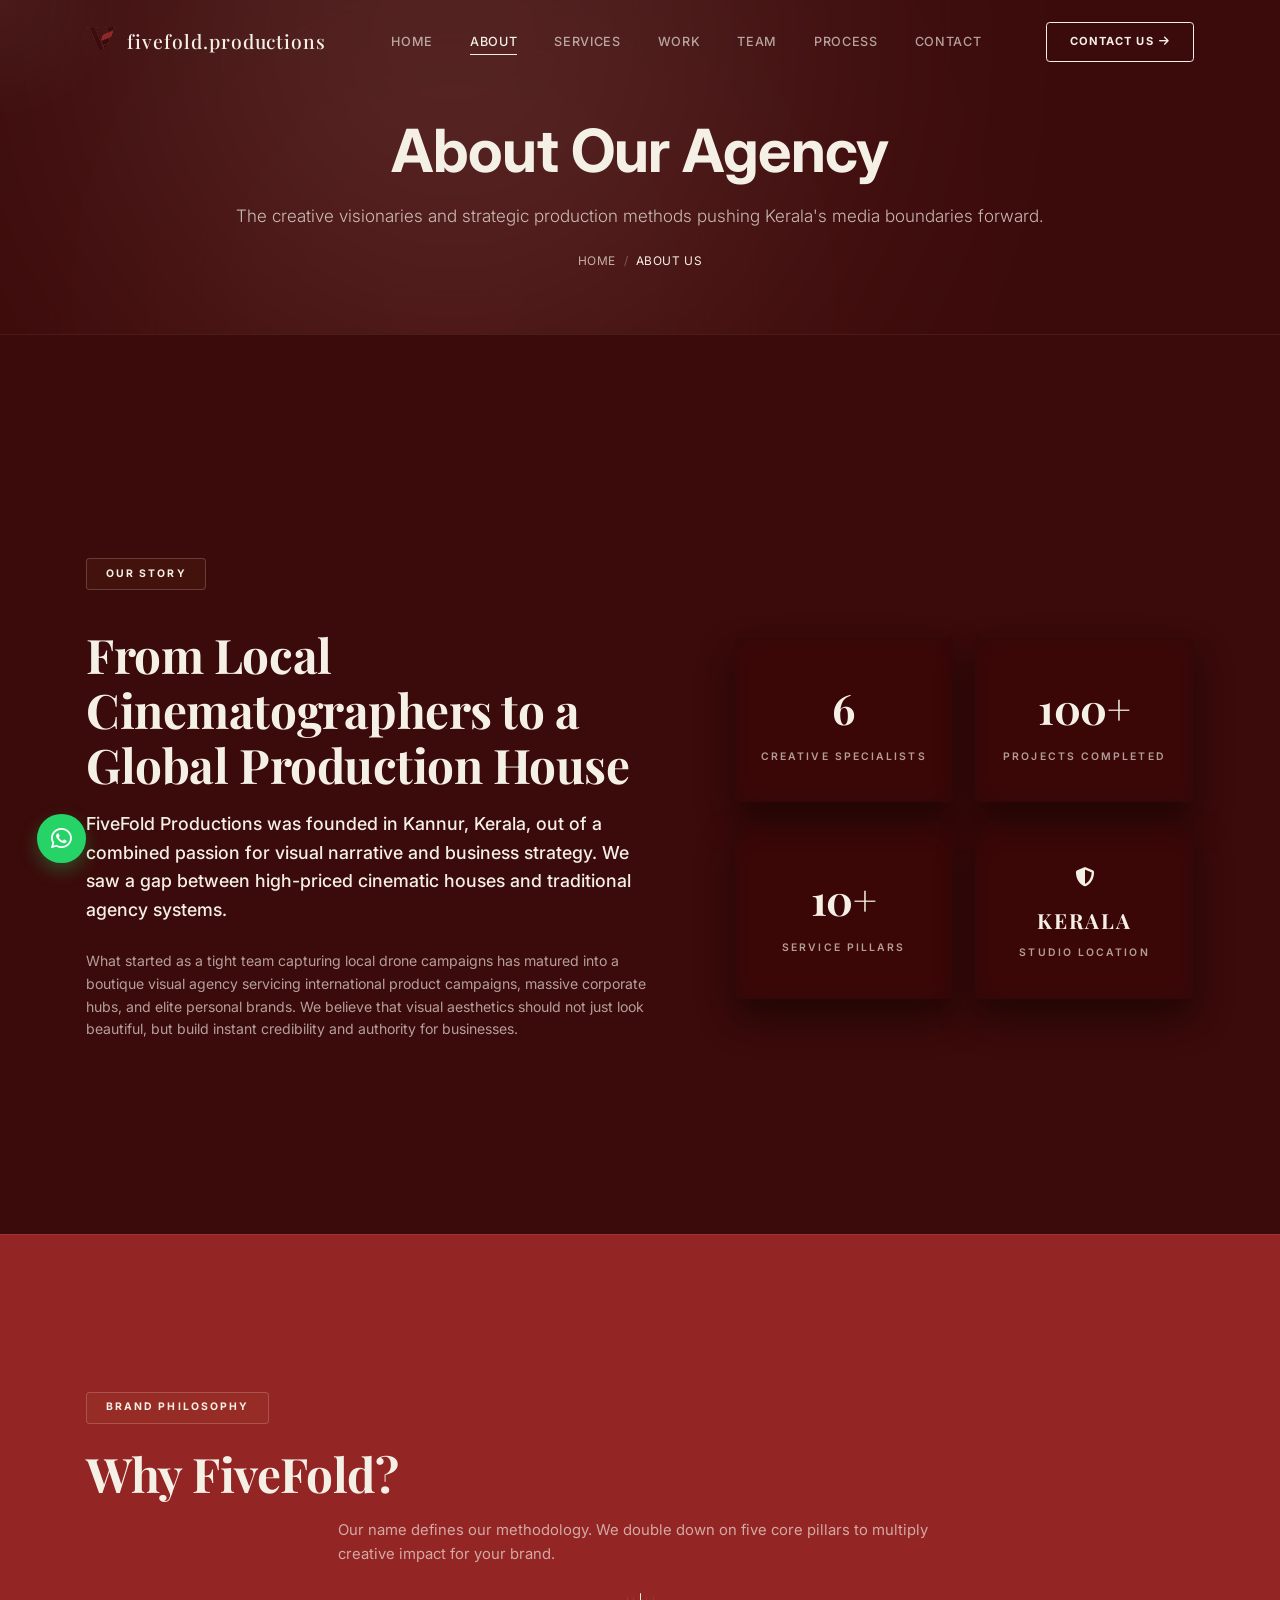
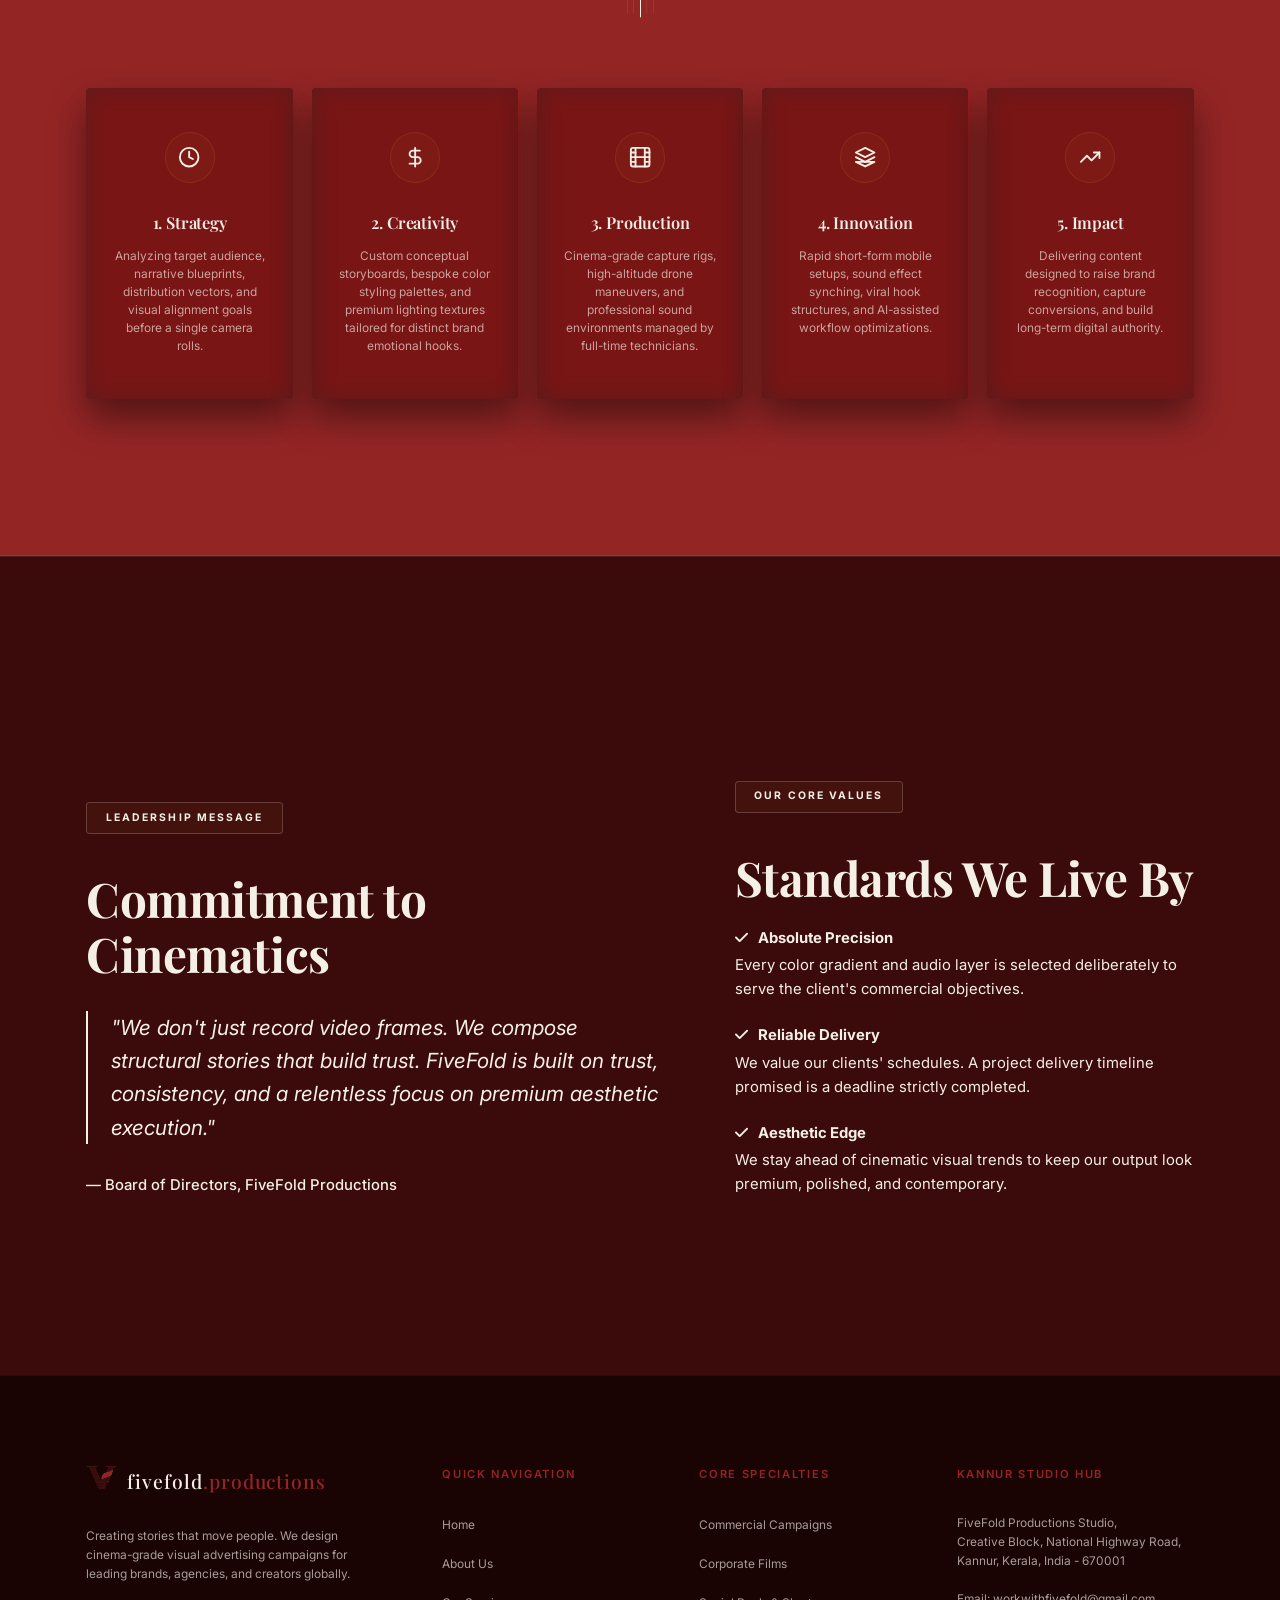
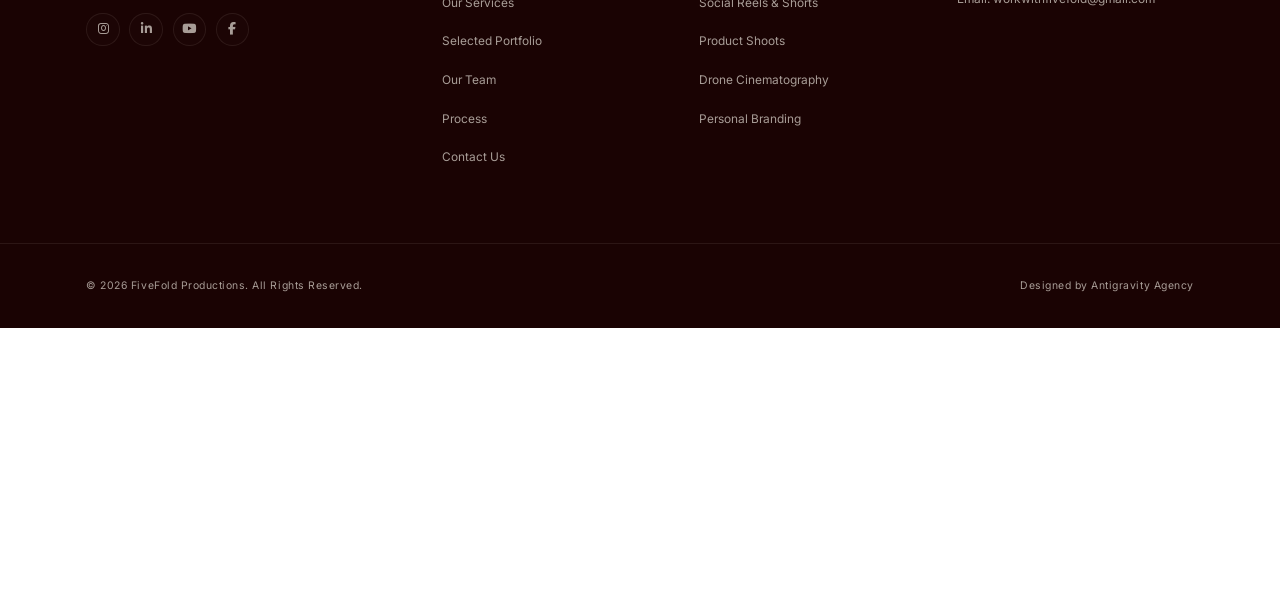
==== about/index.html @ c0e75db7 "feat: restructure single-page FiveFold agency website into a professional multi-page website" ====
<!DOCTYPE html>
<html lang="en">

<head>
    <meta charset="UTF-8">
    <meta name="viewport" content="width=device-width, initial-scale=1.0">
    <title>About Us | FiveFold Productions Kerala</title>

    <!-- SEO Optimization Meta Tags -->
    <meta name="description"
        content="Learn about FiveFold Productions, a premium creative production agency in Kannur, Kerala. Discover our story, company vision, values, and our core workflow pillars.">
    <meta name="keywords" content="About FiveFold, Videography Agency Kerala, Creative Production Team Kannur, Storytelling Production Company">
    <meta name="author" content="FiveFold Productions">
    <link rel="canonical" href="https://fivefoldproductions.com/about/">

    <!-- FontAwesome Icons -->
    <link rel="stylesheet" href="https://cdnjs.cloudflare.com/ajax/libs/font-awesome/6.4.0/css/all.min.css">

    <!-- Custom CSS -->
    <link rel="stylesheet" href="../style.css">
</head>

<body>

    <!-- Custom Animated Cursor Highlight -->
    <div class="cursor-glow" id="cursorGlow"></div>

    <!-- Mobile Nav overlay backdrop -->
    <div class="nav-overlay" id="navOverlay"></div>

    <!-- Header Navigation -->
    <header class="header" id="header">
        <div class="container navbar">
            <a href="../" class="logo" id="navLogo">
                <img src="../assets/logo.png" alt="FiveFold Logo">
                <span>fivefold<span class="gold-text">.productions</span></span>
            </a>

            <nav class="nav-menu" id="navMenu">
                <ul>
                    <li><a href="../" class="nav-link">Home</a></li>
                    <li><a href="./" class="nav-link active">About</a></li>
                    <li><a href="../services/" class="nav-link">Services</a></li>
                    <li><a href="../portfolio/" class="nav-link">Work</a></li>
                    <li><a href="../team/" class="nav-link">Team</a></li>
                    <li><a href="../process/" class="nav-link">Process</a></li>
                    <li><a href="../contact/" class="nav-link">Contact</a></li>
                </ul>
            </nav>

            <div class="nav-actions">
                <a href="../contact/" class="btn btn-nav-cta">Contact Us <i class="fas fa-arrow-right"
                        style="margin-left: 6px; font-size: 0.75rem;"></i></a>
                <button class="mobile-nav-toggle" id="mobileNavToggle" aria-label="Toggle Navigation">
                    <span class="bar"></span>
                    <span class="bar"></span>
                    <span class="bar"></span>
                </button>
            </div>
        </div>
    </header>

    <!-- Subpage Page Hero -->
    <section class="page-hero">
        <div class="hero-canvas">
            <div class="hero-spotlight purple" style="top: -10%; left: 10%;"></div>
            <div class="hero-spotlight gold" style="bottom: -10%; right: 10%;"></div>
        </div>
        <div class="container">
            <h1 class="page-hero-title">About Our Agency</h1>
            <p class="page-hero-subtitle">The creative visionaries and strategic production methods pushing Kerala's media boundaries forward.</p>
            <div class="breadcrumbs">
                <a href="../">Home</a>
                <span class="separator">/</span>
                <span class="current">About Us</span>
            </div>
        </div>
    </section>

    <!-- Company Story & About Details -->
    <section class="about section-padding" id="about" style="background: #3b0a0a;">
        <div class="container">
            <div class="about-grid">
                <div class="about-text-column reveal-left in-view">
                    <span class="subtitle-badge">Our Story</span>
                    <h2 class="section-title" style="text-align: left; margin-top: 1rem;">From Local Cinematographers to a Global Production House</h2>
                    <p class="lead-paragraph">
                        FiveFold Productions was founded in Kannur, Kerala, out of a combined passion for visual narrative and business strategy. We saw a gap between high-priced cinematic houses and traditional agency systems.
                    </p>
                    <p class="body-paragraph">
                        What started as a tight team capturing local drone campaigns has matured into a boutique visual agency servicing international product campaigns, massive corporate hubs, and elite personal brands. We believe that visual aesthetics should not just look beautiful, but build instant credibility and authority for businesses.
                    </p>
                </div>

                <div class="about-stats-column reveal-right in-view">
                    <div class="stats-grid">
                        <div class="stat-card glass-panel">
                            <h3 class="stat-number" data-target="6">6</h3>
                            <p class="stat-label">Creative Specialists</p>
                        </div>
                        <div class="stat-card glass-panel">
                            <h3 class="stat-number" data-target="100">100</h3>
                            <p class="stat-label">Projects Completed</p>
                        </div>
                        <div class="stat-card glass-panel">
                            <h3 class="stat-number" data-target="10">10</h3>
                            <p class="stat-label">Service Pillars</p>
                        </div>
                        <div class="stat-card glass-panel">
                            <div class="stat-icon-label"><i class="fas fa-shield-halved"></i></div>
                            <h3 class="stat-location">KERALA</h3>
                            <p class="stat-label">Studio Location</p>
                        </div>
                    </div>
                </div>
            </div>
        </div>
    </section>

    <!-- Brand Philosophy (5 Pillars) -->
    <section class="why-fivefold section-padding" id="why-fivefold" style="background: #942525;">
        <div class="container">
            <div class="section-header text-center">
                <span class="subtitle-badge">Brand Philosophy</span>
                <h2 class="section-title">Why FiveFold?</h2>
                <p class="section-subtitle">Our name defines our methodology. We double down on five core pillars to multiply creative impact for your brand.</p>
                <div class="five-lines-separator"><span></span><span></span><span></span><span></span><span></span></div>
            </div>

            <div class="pillars-grid">
                <!-- Strategy -->
                <div class="pillar-card glass-panel reveal-up in-view">
                    <div class="pillar-icon-wrapper">
                        <svg width="24" height="24" viewBox="0 0 24 24" fill="none" stroke="currentColor" stroke-width="2" stroke-linecap="round" stroke-linejoin="round"><path d="M12 22c5.523 0 10-4.477 10-10S17.523 2 12 2 2 6.477 2 12s4.477 10 10 10z" /><path d="M12 6v6l4 2" /></svg>
                    </div>
                    <h3 class="pillar-title">1. Strategy</h3>
                    <p class="pillar-desc">Analyzing target audience, narrative blueprints, distribution vectors, and visual alignment goals before a single camera rolls.</p>
                </div>

                <!-- Creativity -->
                <div class="pillar-card glass-panel reveal-up in-view">
                    <div class="pillar-icon-wrapper">
                        <svg width="24" height="24" viewBox="0 0 24 24" fill="none" stroke="currentColor" stroke-width="2" stroke-linecap="round" stroke-linejoin="round"><path d="M12 2v20M17 5H9.5a3.5 3.5 0 0 0 0 7h5a3.5 3.5 0 0 1 0 7H6" /></svg>
                    </div>
                    <h3 class="pillar-title">2. Creativity</h3>
                    <p class="pillar-desc">Custom conceptual storyboards, bespoke color styling palettes, and premium lighting textures tailored for distinct brand emotional hooks.</p>
                </div>

                <!-- Production -->
                <div class="pillar-card glass-panel reveal-up in-view">
                    <div class="pillar-icon-wrapper">
                        <svg width="24" height="24" viewBox="0 0 24 24" fill="none" stroke="currentColor" stroke-width="2" stroke-linecap="round" stroke-linejoin="round"><rect x="2" y="2" width="20" height="20" rx="2.18" ry="2.18" /><line x1="7" y1="2" x2="7" y2="22" /><line x1="17" y1="2" x2="17" y2="22" /><line x1="2" y1="12" x2="22" y2="12" /><line x1="2" y1="7" x2="7" y2="7" /><line x1="2" y1="17" x2="7" y2="17" /><line x1="17" y1="17" x2="22" y2="17" /><line x1="17" y1="7" x2="22" y2="7" /></svg>
                    </div>
                    <h3 class="pillar-title">3. Production</h3>
                    <p class="pillar-desc">Cinema-grade capture rigs, high-altitude drone maneuvers, and professional sound environments managed by full-time technicians.</p>
                </div>

                <!-- Innovation -->
                <div class="pillar-card glass-panel reveal-up in-view">
                    <div class="pillar-icon-wrapper">
                        <svg width="24" height="24" viewBox="0 0 24 24" fill="none" stroke="currentColor" stroke-width="2" stroke-linecap="round" stroke-linejoin="round"><polygon points="12 2 2 7 12 12 22 7 12 2" /><polygon points="2 17 12 22 22 17" /><polyline points="2 12 12 17 22 12" /></svg>
                    </div>
                    <h3 class="pillar-title">4. Innovation</h3>
                    <p class="pillar-desc">Rapid short-form mobile setups, sound effect synching, viral hook structures, and AI-assisted workflow optimizations.</p>
                </div>

                <!-- Impact -->
                <div class="pillar-card glass-panel reveal-up in-view">
                    <div class="pillar-icon-wrapper">
                        <svg width="24" height="24" viewBox="0 0 24 24" fill="none" stroke="currentColor" stroke-width="2" stroke-linecap="round" stroke-linejoin="round"><polyline points="22 7 13.5 15.5 8.5 10.5 2 17" /><polyline points="16 7 22 7 22 13" /></svg>
                    </div>
                    <h3 class="pillar-title">5. Impact</h3>
                    <p class="pillar-desc">Delivering content designed to raise brand recognition, capture conversions, and build long-term digital authority.</p>
                </div>
            </div>
        </div>
    </section>

    <!-- Leadership Message & Values -->
    <section class="values section-padding" style="background: #3b0a0a; border-top: 1px solid var(--border-color);">
        <div class="container">
            <div class="about-grid">
                <div class="reveal-left in-view">
                    <span class="subtitle-badge">Leadership Message</span>
                    <h2 class="section-title" style="text-align: left; margin-top: 1rem;">Commitment to Cinematics</h2>
                    <blockquote style="font-family: var(--font-display); font-size: 1.4rem; line-height: 1.6; color: var(--text-white); border-left: 3px solid var(--gold); padding-left: 1.5rem; margin: 2rem 0; font-style: italic;">
                        "We don't just record video frames. We compose structural stories that build trust. FiveFold is built on trust, consistency, and a relentless focus on premium aesthetic execution."
                    </blockquote>
                    <p class="body-paragraph" style="font-weight: 500; color: var(--gold);">— Board of Directors, FiveFold Productions</p>
                </div>
                <div class="reveal-right in-view">
                    <span class="subtitle-badge">Our Core Values</span>
                    <h2 class="section-title" style="text-align: left; margin-top: 1rem;">Standards We Live By</h2>
                    <ul class="body-paragraph" style="list-style: none; padding: 0; margin-top: 1.5rem;">
                        <li style="margin-bottom: 1.5rem;"><strong style="color: var(--text-white); display: block; margin-bottom: 0.25rem;"><i class="fas fa-check gold-text" style="margin-right: 8px;"></i> Absolute Precision</strong> Every color gradient and audio layer is selected deliberately to serve the client's commercial objectives.</li>
                        <li style="margin-bottom: 1.5rem;"><strong style="color: var(--text-white); display: block; margin-bottom: 0.25rem;"><i class="fas fa-check gold-text" style="margin-right: 8px;"></i> Reliable Delivery</strong> We value our clients' schedules. A project delivery timeline promised is a deadline strictly completed.</li>
                        <li style="margin-bottom: 1.5rem;"><strong style="color: var(--text-white); display: block; margin-bottom: 0.25rem;"><i class="fas fa-check gold-text" style="margin-right: 8px;"></i> Aesthetic Edge</strong> We stay ahead of cinematic visual trends to keep our output look premium, polished, and contemporary.</li>
                    </ul>
                </div>
            </div>
        </div>
    </section>

    <!-- Footer -->
    <footer class="footer">
        <div class="container footer-top">
            <div class="footer-col brand-col">
                <a href="../" class="logo">
                    <img src="../assets/logo.png" alt="FiveFold Logo">
                    <span>fivefold<span class="gold-text">.productions</span></span>
                </a>
                <p class="footer-tagline">Creating stories that move people. We design cinema-grade visual advertising campaigns for leading brands, agencies, and creators globally.</p>
                <div class="footer-socials">
                    <a href="https://instagram.com/fivefoldproductions" target="_blank" aria-label="Instagram"><i class="fab fa-instagram"></i></a>
                    <a href="https://linkedin.com/company/fivefoldproductions" target="_blank" aria-label="LinkedIn"><i class="fab fa-linkedin-in"></i></a>
                    <a href="https://youtube.com/fivefoldproductions" target="_blank" aria-label="YouTube"><i class="fab fa-youtube"></i></a>
                    <a href="https://facebook.com/fivefoldproductions" target="_blank" aria-label="Facebook"><i class="fab fa-facebook-f"></i></a>
                </div>
            </div>

            <div class="footer-col links-col">
                <h4>Quick Navigation</h4>
                <ul>
                    <li><a href="../">Home</a></li>
                    <li><a href="./">About Us</a></li>
                    <li><a href="../services/">Our Services</a></li>
                    <li><a href="../portfolio/">Selected Portfolio</a></li>
                    <li><a href="../team/">Our Team</a></li>
                    <li><a href="../process/">Process</a></li>
                    <li><a href="../contact/">Contact Us</a></li>
                </ul>
            </div>

            <div class="footer-col services-col">
                <h4>Core Specialties</h4>
                <ul>
                    <li><a href="../services/">Commercial Campaigns</a></li>
                    <li><a href="../services/">Corporate Films</a></li>
                    <li><a href="../services/">Social Reels & Shorts</a></li>
                    <li><a href="../services/">Product Shoots</a></li>
                    <li><a href="../services/">Drone Cinematography</a></li>
                    <li><a href="../services/">Personal Branding</a></li>
                </ul>
            </div>

            <div class="footer-col location-col">
                <h4>Kannur Studio Hub</h4>
                <p class="footer-address">
                    FiveFold Productions Studio,<br>
                    Creative Block, National Highway Road,<br>
                    Kannur, Kerala, India - 670001
                </p>
                <p class="footer-email">
                    Email: <a href="mailto:workwithfivefold@gmail.com">workwithfivefold@gmail.com</a>
                </p>
            </div>
        </div>

        <div class="footer-bottom">
            <div class="container footer-bottom-flex">
                <p class="copyright">&copy; 2026 FiveFold Productions. All Rights Reserved.</p>
                <p class="designed-by">Designed by Antigravity Agency</p>
            </div>
        </div>
    </footer>

    <!-- Back to Top Button -->
    <button class="back-to-top" id="backToTop" aria-label="Scroll to top">
        <i class="fas fa-chevron-up"></i>
    </button>

    <!-- Floating WhatsApp Chat Widget -->
    <a href="https://wa.me/919400531192?text=Hi%20FiveFold%20Productions%2C%20I%20would%20like%20to%20inquire%20about%20your%20creative%20production%20services."
        class="whatsapp-float-widget" target="_blank" aria-label="Chat on WhatsApp">
        <i class="fab fa-whatsapp"></i>
        <span class="whatsapp-tooltip">Chat with us</span>
    </a>

    <!-- Custom Script -->
    <script src="../script.js"></script>
</body>

</html>
---- style.css ----
/* ==========================================================================
   PREMIUM FONTS IMPORT (FONTSHARE CDN & GOOGLE FONTS)
   ========================================================================== */
@import url('https://fonts.googleapis.com/css2?family=Playfair+Display:wght@600;700;800&family=Inter:wght@300;400;500;600;700&display=swap');

/* ==========================================================================
   DESIGN VARIABLES & COLOR SYSTEM
   ========================================================================== */
:root {
    --bg-start: #5a1414;          /* Uniform Elegant Burgundy */
    --bg-end: #5a1414;            /* Uniform Elegant Burgundy */
    --bg-gradient: linear-gradient(135deg, var(--bg-start), var(--bg-end));
    --bg-light: #f5f0e6;
    --bg-dark: #5a1414;           /* Main background: Uniform Elegant Burgundy */
    --bg-darker: #5a1414;         /* Alternate background matches main background */
    --bg-card: rgba(40, 8, 8, 0.5); /* Slightly darker card background for contrast */
    --bg-card-hover: rgba(60, 12, 12, 0.65);
    
    --text-white: #f5f0e6;        /* Ivory for headings */
    --text-light: rgba(245, 240, 230, 0.85); /* Ivory for body text */
    --text-muted: rgba(245, 240, 230, 0.65); /* Ivory for secondary text */
    --text-dark: #5a1414;         /* Deep burgundy for text inside light surfaces */
    
    --gold: #f5f0e6;              /* Gold accent variable re-mapped to Ivory */
    --gold-glow: rgba(245, 240, 230, 0.15);
    --gold-gradient: linear-gradient(135deg, #ffffff 0%, #f5f0e6 50%, #dcd4c6 100%);
    
    --purple: #942525;            /* Re-map Purple accent variable to Rich Crimson */
    --purple-glow: rgba(148, 37, 37, 0.25);
    
    --border-color: rgba(245, 240, 230, 0.08); /* Subtle ivory outline borders */
    --border-hover: rgba(245, 240, 230, 0.2);
    --border-purple: rgba(148, 37, 37, 0.25);
    
    --font-headings: 'Playfair Display', serif;
    --font-body: 'Inter', sans-serif;
    --font-accent: 'Inter', sans-serif;
    
    --transition-smooth: all 0.6s cubic-bezier(0.16, 1, 0.3, 1);
    --transition-fast: all 0.3s cubic-bezier(0.16, 1, 0.3, 1);
    
    --shadow-soft: 0 20px 40px rgba(0, 0, 0, 0.45); /* Cinematic shadows */
    --shadow-hover: 0 30px 60px rgba(0, 0, 0, 0.65);
    --shadow-glow: 0 0 25px rgba(245, 240, 230, 0.08);
}

/* ==========================================================================
   RESET & SIGNATURE BACKGROUND SYSTEM
   ========================================================================== */
*, *::before, *::after {
    margin: 0;
    padding: 0;
    box-sizing: border-box;
}

html {
    scroll-behavior: smooth;
    font-size: 16px;
    color: var(--text-light);
    overflow-x: hidden;
}

body {
    font-family: var(--font-body);
    min-height: 100vh;
    line-height: 1.6;
    overflow-x: hidden;
    position: relative;
    background: var(--bg-gradient);
    background-attachment: fixed;
    /* Subtle luxury texture grain */
    background-image:
        radial-gradient(circle at 50% 0%, rgba(212, 175, 55, 0.03) 0%, transparent 50%),
        linear-gradient(rgba(255, 255, 255, 0.005) 1px, transparent 1px),
        linear-gradient(90deg, rgba(255, 255, 255, 0.005) 1px, transparent 1px);
    background-size: 100% 100%, 80px 80px, 80px 80px;
    color: var(--text-white);
    zoom: 0.93;
}

/* Custom Scrollbar */
::-webkit-scrollbar {
    width: 6px;
}
::-webkit-scrollbar-track {
    background: var(--bg-darker);
}
::-webkit-scrollbar-thumb {
    background: var(--gold);
    border-radius: 3px;
}
::-webkit-scrollbar-thumb:hover {
    background: var(--text-white);
}

/* Typography settings */
h1, h2, h3, h4, h5, h6 {
    font-family: var(--font-headings);
    color: var(--text-white);
    letter-spacing: -0.01em;
    font-weight: 600;
}

a {
    color: inherit;
    text-decoration: none;
    transition: var(--transition-fast);
}

img {
    max-width: 100%;
    height: auto;
    display: block;
}

button, input, select, textarea {
    font-family: inherit;
    outline: none;
}

.container {
    width: 90%;
    max-width: 1440px;
    margin: 0 auto;
    padding: 0 1.5rem;
}

.section-padding {
    padding: 10.5rem 0;
    position: relative;
    overflow: hidden;
}

/* ==========================================================================
   BRAND COMPONENT BLOCKS
   ========================================================================== */
.glass-panel {
    background: var(--bg-card);
    backdrop-filter: blur(12px) saturate(150%);
    -webkit-backdrop-filter: blur(12px) saturate(150%);
    border: none;
    box-shadow: var(--shadow-soft);
    transition: var(--transition-smooth);
}

.glass-panel:hover {
    border-color: var(--border-hover);
    box-shadow: var(--shadow-hover);
}

.gold-text {
    color: var(--gold);
}

.gradient-text {
    background: linear-gradient(135deg, #ffffff 20%, #f5f0e6 60%, rgba(245, 240, 230, 0.75) 100%);
    -webkit-background-clip: text;
    -webkit-text-fill-color: transparent;
    background-clip: text;
}

.subtitle-badge {
    display: inline-block;
    padding: 0.45rem 1.25rem;
    font-size: 0.7rem;
    font-weight: 700;
    text-transform: uppercase;
    letter-spacing: 0.2em;
    border-radius: 4px;
    background: rgba(212, 175, 55, 0.05);
    border: 1px solid var(--border-hover);
    color: var(--gold);
    margin-bottom: 1.5rem;
    font-family: var(--font-accent);
}

    /* Fade‑in section utilities */
    .fade-in-section {
        opacity: 0;
        transform: translateY(20px);
        transition: opacity 0.8s ease-out, transform 0.8s ease-out;
    }
    .fade-in-section.visible { opacity: 1; transform: none; }

.section-title {
    font-size: clamp(2rem, 4.5vw, 3.2rem);
    margin-bottom: 1.25rem;
    line-height: 1.15;
    font-weight: 700;
}

.section-subtitle {
    font-size: 1rem;
    color: var(--text-muted);
    max-width: 650px;
    margin: 0 auto;
    font-weight: 400;
}

/* 5 Lines visual separator */
.five-lines-separator {
    display: flex;
    gap: 6px;
    justify-content: center;
    margin: 2rem auto;
}
.five-lines-separator span {
    width: 1px;
    height: 18px;
    background-color: var(--border-color);
    transition: var(--transition-smooth);
}
.five-lines-separator span:nth-child(3) {
    background-color: var(--gold);
    height: 26px;
    transform: translateY(-4px);
}

/* 5 dots visual lists */
.five-dots {
    display: inline-flex;
    gap: 0.4rem;
    align-items: center;
}
.five-dots span {
    width: 4px;
    height: 4px;
    background-color: var(--text-muted);
    border-radius: 50%;
    opacity: 0.5;
}
.five-dots span:nth-child(3) {
    background-color: var(--gold);
    opacity: 1;
}

/* Buttons */
.btn {
    display: inline-flex;
    align-items: center;
    justify-content: center;
    padding: 0.95rem 2.25rem;
    font-size: 0.85rem;
    font-weight: 700;
    border-radius: 4px;
    cursor: pointer;
    transition: var(--transition-smooth);
    letter-spacing: 0.1em;
    text-transform: uppercase;
    border: none;
    font-family: var(--font-accent);
}

/* Primary button – ivory background with deep burgundy text */
.btn-primary {
    background: #f5f0e6;
    color: #5a1414;
    border: 1px solid #f5f0e6;
    box-shadow: 0 4px 20px rgba(245, 240, 230, 0.12);
}

.btn-primary:hover {
    background: #942525;
    border-color: #942525;
    color: #f5f0e6;
    transform: scale(1.03);
    box-shadow: 0 6px 25px rgba(148, 37, 37, 0.25);
}

/* Secondary button – transparent with ivory border */
.btn-secondary {
    background: transparent;
    color: #f5f0e6;
    border: 1px solid #f5f0e6;
}

.btn-secondary:hover {
    background: rgba(245, 240, 230, 0.12);
    border-color: #f5f0e6;
    transform: scale(1.03);
}

.btn-text {
    display: inline-flex;
    align-items: center;
    font-weight: 700;
    color: var(--gold);
    gap: 0.75rem;
    font-family: var(--font-accent);
    font-size: 0.9rem;
    text-transform: uppercase;
    letter-spacing: 0.1em;
}

.btn-text:hover {
    color: var(--text-white);
}

.btn-text i {
    transition: var(--transition-fast);
}

.btn-text:hover i {
    transform: translateX(5px);
}


/* Custom Cursor Glow */
.cursor-glow {
    position: fixed;
    width: 300px;
    height: 300px;
    background: radial-gradient(circle, rgba(245, 240, 230, 0.05) 0%, transparent 60%);
    border-radius: 50%;
    pointer-events: none;
    z-index: 9999;
    transform: translate(-50%, -50%);
    mix-blend-mode: screen;
}

/* ==========================================================================
   HEADER / NAVIGATION
   ========================================================================== */
.header {
    position: fixed;
    top: 0;
    left: 0;
    width: 100%;
    z-index: 1000;
    padding: 1.5rem 0;
    transition: var(--transition-smooth);
}

.header.scrolled {
    padding: 1.1rem 0;
    background: rgba(59, 10, 10, 0.85);
    backdrop-filter: blur(15px);
    -webkit-backdrop-filter: blur(15px);
    border-bottom: 1px solid var(--border-color);
    box-shadow: 0 4px 30px rgba(0, 0, 0, 0.4);
}

.navbar {
    display: flex;
    align-items: center;
    justify-content: space-between;
}

.logo {
    display: inline-flex;
    align-items: center;
    gap: 12px;
    font-family: var(--font-headings);
    font-size: 1.3rem;
    font-weight: 500;
    color: var(--text-white);
    letter-spacing: 0.05em;
    text-transform: lowercase;
}

.logo img {
    height: 32px;
    width: auto;
    object-fit: contain;
}

.nav-menu ul {
    display: flex;
    list-style: none;
    gap: 2.5rem;
}

.nav-link {
    font-size: 0.85rem;
    font-weight: 500;
    color: var(--text-muted);
    font-family: var(--font-accent);
    position: relative;
    padding: 0.4rem 0;
    letter-spacing: 0.05em;
    text-transform: uppercase;
}

.nav-link:hover, .nav-link.active {
    color: var(--text-white);
}

.nav-link::after {
    content: '';
    position: absolute;
    bottom: 0;
    left: 0;
    width: 0;
    height: 1px;
    background: var(--gold);
    transition: var(--transition-fast);
}

.nav-link:hover::after, .nav-link.active::after {
    width: 100%;
}

.nav-actions {
    display: flex;
    align-items: center;
    gap: 1.5rem;
}

.btn-nav-cta {
    padding: 0.65rem 1.5rem;
    font-size: 0.75rem;
    background: transparent;
    border: 1px solid var(--text-white);
    color: var(--text-white);
}

.btn-nav-cta:hover {
    background: var(--gold);
    color: #f5f0e6;
    border-color: var(--gold);
}

.mobile-nav-toggle {
    display: none;
    flex-direction: column;
    justify-content: space-between;
    width: 24px;
    height: 16px;
    background: transparent;
    border: none;
    cursor: pointer;
    z-index: 101;
}

.mobile-nav-toggle .bar {
    width: 100%;
    height: 1.5px;
    background-color: var(--text-white);
    transition: var(--transition-fast);
}

/* ==========================================================================
   HERO SECTION (LUXURY GEOMETRIC ENGINE)
   ========================================================================== */
.hero {
    height: 100vh;
    width: 100%;
    position: relative;
    display: flex;
    align-items: center;
    justify-content: center;
    background: var(--bg-gradient);
    overflow: hidden;
}

.hero-canvas {
    position: absolute;
    top: 0;
    left: 0;
    width: 100%;
    height: 100%;
    pointer-events: none;
    z-index: 1;
}

.hero-spotlight {
    position: absolute;
    width: 700px;
    height: 700px;
    border-radius: 50%;
    filter: blur(160px);
    opacity: 0.12;
}

.hero-spotlight.purple {
    background: var(--purple);
    top: -10%;
    right: 15%;
    animation: floatGlow 22s infinite alternate ease-in-out;
}

.hero-spotlight.gold {
    background: var(--gold);
    bottom: -15%;
    left: 10%;
    animation: floatGlow 18s infinite alternate-reverse ease-in-out;
}

@keyframes floatGlow {
    0% { transform: translate(0, 0) scale(1); }
    100% { transform: translate(80px, 80px) scale(1.15); }
}

.hero-streak {
    position: absolute;
    width: 160%;
    height: 1px;
    background: linear-gradient(90deg, transparent, rgba(148, 37, 37, 0.08), rgba(59, 10, 10, 0.06), transparent);
    transform: rotate(-12deg);
}

.hero-streak-1 {
    top: 35%;
    left: -30%;
    animation: flowStreak 10s infinite linear;
}

.hero-streak-2 {
    top: 65%;
    left: -30%;
    animation: flowStreak 14s infinite linear;
}

@keyframes flowStreak {
    0% { transform: translateX(-100%) rotate(-12deg); }
    100% { transform: translateX(100%) rotate(-12deg); }
}

/* Floating Pentagons (Five-sided structures) */
.floating-pentagon {
    position: absolute;
    border: 1px solid rgba(212, 175, 55, 0.05);
    width: 160px;
    height: 160px;
    clip-path: polygon(50% 0%, 100% 38%, 82% 100%, 18% 100%, 0% 38%);
    animation: floatPentagon 28s infinite linear;
}

.pentagon-1 {
    top: 15%;
    left: 8%;
    width: 220px;
    height: 220px;
    border-color: rgba(108, 59, 255, 0.04);
}

.pentagon-2 {
    bottom: 20%;
    right: 8%;
    width: 140px;
    height: 140px;
    animation-duration: 38s;
    animation-direction: reverse;
}

@keyframes floatPentagon {
    0% { transform: translateY(0) rotate(0deg); opacity: 0.15; }
    50% { opacity: 0.45; }
    100% { transform: translateY(-100px) rotate(360deg); opacity: 0.15; }
}

.hero-content {
    position: relative;
    z-index: 3;
    text-align: center;
    padding-top: 6rem;
}

.hero-badge {
    display: inline-flex;
    align-items: center;
    gap: 0.65rem;
    padding: 0.5rem 1.25rem;
    border-radius: 4px;
    background: rgba(255, 255, 255, 0.02);
    border: 1px solid rgba(255, 255, 255, 0.05);
    font-size: 0.7rem;
    font-weight: 600;
    letter-spacing: 0.15em;
    color: var(--text-white);
    margin-bottom: 2.25rem;
    font-family: var(--font-accent);
    text-transform: uppercase;
}

.badge-dot {
    width: 6px;
    height: 6px;
    background-color: var(--gold);
    border-radius: 50%;
    box-shadow: 0 0 10px var(--gold);
}

.hero-title {
    font-size: clamp(3rem, 6.5vw, 5.2rem);
    line-height: 1.1;
    font-weight: 700;
    margin-bottom: 1.75rem;
}

.hero-subtitle {
    font-size: clamp(0.95rem, 2vw, 1.15rem);
    color: var(--text-muted);
    max-width: 700px;
    margin: 0 auto 3rem;
    font-weight: 400;
    line-height: 1.6;
}

.hero-cta-buttons {
    display: flex;
    align-items: center;
    justify-content: center;
    gap: 1.5rem;
}

.hero-scroll-indicator {
    position: absolute;
    bottom: 3rem;
    left: 50%;
    transform: translateX(-50%);
    z-index: 3;
    display: flex;
    flex-direction: column;
    align-items: center;
    gap: 0.65rem;
    opacity: 0.5;
    transition: var(--transition-fast);
}

.hero-scroll-indicator:hover {
    opacity: 0.9;
}

.hero-scroll-indicator p {
    font-size: 0.6rem;
    text-transform: uppercase;
    letter-spacing: 0.3em;
    font-family: var(--font-accent);
}

.mouse {
    width: 18px;
    height: 30px;
    border: 1px solid var(--text-white);
    border-radius: 10px;
    position: relative;
}

.wheel {
    width: 3px;
    height: 6px;
    background-color: var(--gold);
    border-radius: 50%;
    position: absolute;
    top: 5px;
    left: 50%;
    transform: translateX(-50%);
    animation: scrollMouse 1.8s infinite ease-in-out;
}

/* ==========================================================================
   ABOUT US SECTION & PENTAGON OUTLINES
   ========================================================================== */
.about {
    background-color: var(--bg-dark);
}

.about-pentagon-outline {
    position: absolute;
    top: 20%;
    right: 5%;
    width: 400px;
    height: 400px;
    border: 1px solid rgba(255,255,255,0.015);
    clip-path: polygon(50% 0%, 100% 38%, 82% 100%, 18% 100%, 0% 38%);
    pointer-events: none;
    transform: rotate(25deg);
}

.about-grid {
    display: grid;
    grid-template-columns: 1.25fr 1fr;
    gap: 5rem;
    margin-top: 4.5rem;
    align-items: center;
}

.about-text-column .lead-paragraph {
    font-size: 1.2rem;
    color: var(--text-white);
    line-height: 1.6;
    margin-bottom: 1.75rem;
    font-weight: 500;
}

.about-text-column .body-paragraph {
    color: var(--text-muted);
    font-size: 0.95rem;
    margin-bottom: 2.5rem;
}

.about-cta {
    margin-top: 1rem;
}

.stats-grid {
    display: grid;
    grid-template-columns: repeat(2, 1fr);
    gap: 1.5rem;
}

.stat-card {
    padding: 2.5rem 1.5rem;
    text-align: center;
    display: flex;
    flex-direction: column;
    justify-content: center;
    align-items: center;
    border-radius: 4px;
}

.stat-number {
    font-size: 2.8rem;
    font-weight: 700;
    margin-bottom: 0.5rem;
    color: var(--gold);
}

.stat-location {
    font-size: 1.4rem;
    font-weight: 700;
    margin-top: 0.5rem;
    margin-bottom: 0.5rem;
    letter-spacing: 0.1em;
    color: var(--text-white);
}

.stat-icon-label {
    font-size: 1.3rem;
    margin-bottom: 0.25rem;
    color: var(--gold);
}

.stat-label {
    font-size: 0.7rem;
    text-transform: uppercase;
    letter-spacing: 0.2em;
    color: var(--text-muted);
    font-weight: 600;
    font-family: var(--font-accent);
}

/* ==========================================================================
   WHY FIVEFOLD STORY SECTION (5 PILLARS)
   ========================================================================== */
.why-fivefold {
    background-color: var(--bg-darker);
    position: relative;
    border-top: 1px solid var(--border-color);
    border-bottom: 1px solid var(--border-color);
}

.pillars-grid {
    display: grid;
    grid-template-columns: repeat(5, 1fr);
    gap: 1.25rem;
    margin-top: 4.5rem;
}

.pillar-card {
    padding: 3rem 1.75rem;
    text-align: center;
    display: flex;
    flex-direction: column;
    align-items: center;
    border-radius: 4px;
    background: rgba(16, 16, 16, 0.4);
}

.pillar-icon-wrapper {
    width: 54px;
    height: 54px;
    border-radius: 50%;
    background: rgba(212, 175, 55, 0.04);
    border: 1px solid rgba(212, 175, 55, 0.12);
    color: var(--gold);
    display: flex;
    align-items: center;
    justify-content: center;
    font-size: 1.35rem;
    margin-bottom: 1.75rem;
    transition: var(--transition-smooth);
}

.pillar-card:hover {
    border-color: var(--border-hover);
    background: rgba(16, 16, 16, 0.8);
    transform: translateY(-5px);
}

.pillar-card:hover .pillar-icon-wrapper {
    background: var(--gold);
    color: var(--bg-darker);
    box-shadow: 0 0 20px var(--gold-glow);
}

.pillar-title {
    font-size: 1.1rem;
    margin-bottom: 0.85rem;
    font-weight: 600;
}

.pillar-desc {
    font-size: 0.8rem;
    color: var(--text-muted);
    line-height: 1.5;
}

/* ==========================================================================
   REDESIGNED TEAM SECTION (HORIZONTAL LUXURY SWIPER)
   ========================================================================== */
.team {
    background-color: var(--bg-dark);
    padding-left: 0;
    padding-right: 0;
}

.team-header-container {
    display: flex;
    justify-content: space-between;
    align-items: flex-end;
    margin-bottom: 4.5rem;
}

.team-header-container .section-header {
    text-align: left;
    margin-bottom: 0;
}

.team-header-container .divider {
    margin: 1.25rem 0 0 0;
}

.team-header-right {
    max-width: 380px;
    color: var(--text-muted);
    font-size: 0.95rem;
    line-height: 1.6;
    border-left: 1px solid var(--border-color);
    padding-left: 2rem;
    margin-bottom: 0.5rem;
}

/* Scrollable container setup & Real Slider Track */
.team-slider-container {
    width: 100%;
    position: relative;
    margin-top: 4rem;
    --slider-gap: 2rem;
    --cards-per-view: 3;
}

.team-slider-track-wrapper {
    width: 100%;
    overflow: hidden;
    padding: 3rem 0; /* Expanded padding to avoid clipping scaled cards */
}

.team-slider {
    display: flex;
    gap: var(--slider-gap);
    transition: transform 0.6s cubic-bezier(0.16, 1, 0.3, 1);
    align-items: stretch; /* Match heights automatically */
    cursor: grab;
    user-select: none;
    will-change: transform;
}

.team-slider.dragging {
    cursor: grabbing;
    transition: none !important;
}

.team-card {
    flex: 0 0 calc((100% - (var(--cards-per-view) - 1) * var(--slider-gap)) / var(--cards-per-view));
    border-radius: 12px;
    overflow: hidden;
    position: relative;
    display: flex;
    flex-direction: column;
    background: var(--bg-card);
    border: 1px solid var(--border-color);
    box-shadow: var(--shadow-soft);
    transition: transform 0.6s cubic-bezier(0.16, 1, 0.3, 1), opacity 0.6s ease, filter 0.6s ease, border-color 0.3s ease, box-shadow 0.6s ease;
    transform: scale(0.92);
    opacity: 0.65;
    filter: blur(1px);
}

.team-card.center-card {
    transform: scale(1.04);
    opacity: 1;
    filter: blur(0);
    z-index: 5;
    border-color: rgba(245, 240, 230, 0.2);
    box-shadow: var(--shadow-hover);
}

.team-card.center-card:hover {
    transform: scale(1.07) translateY(-10px);
    box-shadow: 0 30px 60px rgba(0, 0, 0, 0.7), 0 0 25px rgba(245, 240, 230, 0.12);
    border-color: var(--gold);
}

.team-image-wrapper {
    position: relative;
    width: 100%;
    height: 280px; /* enlarged photo height, occupies ~50% of card height */
    background-color: var(--bg-darker);
    overflow: hidden;
}

.team-image {
    width: 100%;
    height: 100%;
    object-fit: cover;
    object-position: top center;
    transition: var(--transition-smooth);
    filter: grayscale(15%) brightness(0.9);
}

.team-card:hover .team-image {
    filter: grayscale(0%) brightness(1.05);
    transform: scale(1.03);
}

.team-info {
    padding: 1.5rem; /* reduced padding for tighter card spacing */
    display: flex;
    flex-direction: column;
    background: rgba(15, 15, 15, 0.95);
    flex-grow: 1; /* fills remaining height */
}

.team-number {
    font-family: var(--font-accent);
    font-size: 0.75rem;
    font-weight: 600;
    color: rgba(255, 255, 255, 0.15);
    margin-bottom: 0.4rem;
}

.team-name {
    font-size: 1.3rem; /* slightly reduced size for better scaling in narrow card */
    font-weight: 700;
    letter-spacing: -0.01em;
    margin-bottom: 0.35rem;
    color: var(--text-white);
}

.team-tag {
    font-size: 0.65rem; /* refined and compact role badge */
    text-transform: uppercase;
    letter-spacing: 0.15em;
    color: var(--gold);
    background: rgba(212, 175, 55, 0.05);
    padding: 0.2rem 0.55rem;
    border-radius: 3px;
    font-family: var(--font-accent);
    font-weight: 700;
    margin-bottom: 0.85rem;
    align-self: flex-start;
}

.team-bio {
    font-size: 0.8rem; /* reduced description text size */
    color: var(--text-muted);
    line-height: 1.65; /* improved line height for readability */
    margin-bottom: 1rem;
}

/* Inline horizontal badge tag styling for skills */
.team-skills {
    margin-bottom: 0;
}

.team-skills strong {
    font-size: 0.7rem; /* refined title */
    text-transform: uppercase;
    letter-spacing: 0.05em;
    color: var(--text-white);
    display: block;
    margin-bottom: 0.4rem;
}

.team-skills ul {
    list-style: none;
    padding: 0;
    display: flex;
    flex-wrap: wrap;
    gap: 0.4rem;
}

.team-skills ul li {
    font-size: 0.65rem; /* refined compact skills pills */
    background: rgba(255, 255, 255, 0.02);
    border: 1px solid rgba(255, 255, 255, 0.05);
    color: var(--text-light);
    padding: 0.2rem 0.5rem;
    border-radius: 3px;
    font-family: var(--font-accent);
    transition: var(--transition-fast);
}

.team-card:hover .team-skills ul li {
    background: rgba(212, 175, 55, 0.06);
    border-color: rgba(212, 175, 55, 0.25);
    color: var(--text-white);
}

/* Extra stats & custom quote info blocks */
.team-extra {
    margin-top: auto; /* push to bottom of card content */
    padding-top: 1.25rem;
    border-top: 1px dashed rgba(255, 255, 255, 0.08);
    display: flex;
    flex-direction: column;
    gap: 0.45rem;
}

.team-extra p {
    font-size: 0.8rem;
    color: var(--text-muted);
}

.team-extra p strong {
    color: var(--text-white);
}

.team-quote {
    font-style: italic;
    color: var(--gold) !important;
    margin-top: 0.5rem;
    padding-left: 0.75rem;
    border-left: 2px solid var(--gold);
}

.team-social {
    display: flex;
    gap: 0.75rem;
    margin-top: 1.25rem;
}

.team-social a {
    width: 34px;
    height: 34px;
    border-radius: 50%;
    background: rgba(255, 255, 255, 0.02);
    color: var(--text-muted);
    display: flex;
    align-items: center;
    justify-content: center;
    font-size: 0.85rem;
    transition: var(--transition-fast);
}

.team-social a:hover {
    background: var(--gold);
    color: var(--bg-darker);
}

.team-slider-controls {
    display: flex;
    align-items: center;
    justify-content: center;
    gap: 2.5rem;
    margin-top: 3.5rem;
}

.team-tagline-container {
    text-align: center;
    margin-top: 4rem;
}

.team-tagline {
    font-size: 0.85rem;
    text-transform: uppercase;
    letter-spacing: 0.35em;
    font-weight: 700;
    color: var(--gold);
    font-family: var(--font-accent);
}

@media (max-width: 1024px) {
    .team-slider-container {
        --cards-per-view: 2;
    }
}

@media (max-width: 576px) {
    .team-slider-container {
        --cards-per-view: 1;
        --slider-gap: 1rem;
    }
}

/* ==========================================================================
   SERVICES SECTION (5-POINT GRID ANCHORS)
   ========================================================================== */
.services {
    background-color: var(--bg-dark);
}

.services-grid {
    display: grid;
    grid-template-columns: repeat(3, 1fr);
    gap: 1.25rem;
    margin-top: 4.5rem;
}

.service-card {
    padding: 3.5rem 2.5rem;
    border-radius: 4px;
    display: flex;
    flex-direction: column;
    align-items: flex-start;
}

.service-card:hover {
    border-color: var(--border-purple);
    box-shadow: var(--shadow-glow);
    transform: translateY(-4px);
}

.service-icon {
    font-size: 1.8rem;
    color: var(--gold);
    margin-bottom: 2rem;
    width: 50px;
    height: 50px;
    border-radius: 4px;
    background: rgba(212, 175, 55, 0.03);
    display: flex;
    align-items: center;
    justify-content: center;
    transition: var(--transition-smooth);
}

.service-card:hover .service-icon {
    background: var(--gold);
    color: var(--bg-darker);
    box-shadow: 0 0 15px var(--gold-glow);
}

.service-title {
    font-size: 1.2rem;
    margin-bottom: 0.85rem;
    font-weight: 600;
}

.service-desc {
    font-size: 0.8rem;
    color: var(--text-muted);
    line-height: 1.6;
    margin-bottom: 2rem;
    flex-grow: 1;
}

.service-link {
    font-size: 0.8rem;
    font-weight: 700;
    color: var(--text-white);
    display: flex;
    align-items: center;
    gap: 0.65rem;
    font-family: var(--font-accent);
    text-transform: uppercase;
    letter-spacing: 0.08em;
}

.service-link i {
    font-size: 0.7rem;
    transition: var(--transition-fast);
}

.service-card:hover .service-link {
    color: var(--gold);
}

.service-card:hover .service-link i {
    transform: translateX(4px);
}

/* ==========================================================================
   PORTFOLIO GALLERY SECTION (MUSEUM GALLERY STYLE)
   ========================================================================== */
.portfolio {
    background-color: var(--bg-darker);
    border-top: 1px solid var(--border-color);
    border-bottom: 1px solid var(--border-color);
}

.portfolio-filters {
    display: flex;
    justify-content: center;
    flex-wrap: wrap;
    gap: 0.65rem;
    margin-top: 3.5rem;
    margin-bottom: 4rem;
}

.filter-btn {
    padding: 0.5rem 1.5rem;
    font-size: 0.75rem;
    font-weight: 700;
    border-radius: 4px;
    background: rgba(255, 255, 255, 0.01);
    border: 1px solid var(--border-color);
    color: var(--text-muted);
    cursor: pointer;
    font-family: var(--font-accent);
    transition: var(--transition-smooth);
    text-transform: uppercase;
    letter-spacing: 0.08em;
}

.filter-btn:hover, .filter-btn.active {
    color: var(--bg-darker);
    background: var(--gold);
    border-color: var(--gold);
}

.portfolio-grid {
    display: grid;
    grid-template-columns: repeat(3, 1fr);
    gap: 1.25rem;
    grid-auto-flow: dense;
}

.portfolio-item {
    border-radius: 4px;
    overflow: hidden;
    position: relative;
    aspect-ratio: 1 / 1;
}

.portfolio-item.commercial {
    grid-column: span 2;
    aspect-ratio: 16 / 9;
}

.portfolio-item.drone {
    grid-row: span 2;
    aspect-ratio: 1 / 2;
}

.portfolio-img-wrapper {
    position: relative;
    width: 100%;
    height: 100%;
    background-color: var(--bg-darker);
    overflow: hidden;
}

.portfolio-img {
    width: 100%;
    height: 100%;
    object-fit: cover;
    transition: var(--transition-smooth);
    filter: brightness(0.85);
}

.portfolio-placeholder-media {
    width: 100%;
    height: 100%;
    display: flex;
    flex-direction: column;
    justify-content: center;
    align-items: center;
    color: rgba(255, 255, 255, 0.6);
    font-weight: 600;
    gap: 0.85rem;
    font-family: var(--font-headings);
}

.portfolio-placeholder-media .media-icon {
    font-size: 2.25rem;
    color: var(--gold);
    opacity: 0.7;
}

.color-grad-1 { background: linear-gradient(135deg, #3b0a0a 0%, #1d0303 100%); }
.color-grad-2 { background: linear-gradient(135deg, #942525 0%, #3b0a0a 100%); }
.color-grad-3 { background: linear-gradient(135deg, #3b0a0a 0%, #5c1111 100%); }
.color-grad-4 { background: linear-gradient(135deg, #942525 0%, #1d0303 100%); }

/* Elegant CMS Portfolio Placeholder Cards */
.portfolio-placeholder-card {
    padding: 2.25rem;
    height: 100%;
    width: 100%;
    display: flex;
    flex-direction: column;
    justify-content: space-between;
    border: 1px dashed rgba(245, 240, 230, 0.15);
    border-radius: 4px;
    background: rgba(59, 10, 10, 0.4);
    transition: var(--transition-smooth);
    position: relative;
    overflow: hidden;
}

.portfolio-item:hover .portfolio-placeholder-card {
    border-color: var(--gold);
    background: rgba(148, 37, 37, 0.25);
    box-shadow: var(--shadow-hover);
}

.placeholder-category {
    font-family: var(--font-accent);
    font-size: 0.65rem;
    font-weight: 700;
    text-transform: uppercase;
    letter-spacing: 0.18em;
    color: var(--gold);
}

.placeholder-thumb {
    margin: 1.25rem 0;
    flex-grow: 1;
    background: rgba(255, 255, 255, 0.005);
    border: 1px solid var(--border-color);
    border-radius: 4px;
    display: flex;
    flex-direction: column;
    align-items: center;
    justify-content: center;
    gap: 0.65rem;
    color: var(--text-muted);
    font-size: 0.75rem;
    transition: var(--transition-fast);
    min-height: 100px;
}

.portfolio-item:hover .placeholder-thumb {
    background: rgba(255, 255, 255, 0.015);
    color: var(--text-white);
    border-color: rgba(212, 175, 55, 0.25);
}

.placeholder-thumb i {
    font-size: 1.5rem;
    color: rgba(212, 175, 55, 0.3);
    transition: var(--transition-fast);
}

.portfolio-item:hover .placeholder-thumb i {
    color: var(--gold);
    transform: translateY(-3px);
}

.placeholder-title {
    font-family: var(--font-headings);
    font-size: 1.2rem;
    font-weight: 600;
    color: var(--text-white);
    margin-bottom: 0.4rem;
}

.placeholder-desc {
    font-size: 0.78rem;
    color: var(--text-muted);
    line-height: 1.5;
    margin-bottom: 1.25rem;
    display: -webkit-box;
    -webkit-line-clamp: 2;
    -webkit-box-orient: vertical;
    overflow: hidden;
}

.placeholder-client {
    font-family: var(--font-accent);
    font-size: 0.68rem;
    font-weight: 600;
    color: var(--text-muted);
    text-transform: uppercase;
    letter-spacing: 0.08em;
    border-top: 1px solid var(--border-color);
    padding-top: 0.75rem;
    width: 100%;
}

.portfolio-item:hover .placeholder-client {
    color: var(--gold);
    border-color: rgba(212, 175, 55, 0.2);
}

.portfolio-hover-content {
    position: absolute;
    top: 0;
    left: 0;
    width: 100%;
    height: 100%;
    background: linear-gradient(to top, rgba(2, 2, 2, 0.95) 0%, rgba(2, 2, 2, 0.6) 60%, transparent 100%);
    padding: 2.5rem;
    display: flex;
    flex-direction: column;
    justify-content: flex-end;
    opacity: 0;
    transition: var(--transition-smooth);
    z-index: 2;
}

.portfolio-item:hover .portfolio-hover-content {
    opacity: 1;
}

.portfolio-item:hover .portfolio-img {
    transform: scale(1.03);
    filter: brightness(0.95);
}

.project-tag {
    font-size: 0.65rem;
    text-transform: uppercase;
    letter-spacing: 0.15em;
    color: var(--gold);
    font-weight: 700;
    font-family: var(--font-accent);
    margin-bottom: 0.5rem;
}

.project-client {
    font-size: 1.35rem;
    font-weight: 600;
    margin-bottom: 0.5rem;
}

.project-description {
    font-size: 0.8rem;
    color: var(--text-muted);
    margin-bottom: 1.5rem;
    max-width: 90%;
    line-height: 1.5;
}

.btn-project-view {
    padding: 0.6rem 1.5rem;
    font-size: 0.75rem;
    background: var(--purple);
    color: var(--text-white);
    align-self: flex-start;
    border-radius: 4px;
}

.btn-project-view:hover {
    background: var(--text-white);
    color: var(--bg-darker);
    box-shadow: 0 0 15px rgba(255, 255, 255, 0.3);
}

/* ==========================================================================
   WHY CHOOSE US SECTION
   ========================================================================== */
.why-us {
    background-color: var(--bg-dark);
}

.why-us-grid {
    display: grid;
    grid-template-columns: repeat(3, 1fr);
    gap: 1.25rem;
    margin-top: 4.5rem;
}

.why-card {
    padding: 3.5rem 2.5rem;
    border-radius: 4px;
}

.why-card:hover {
    border-color: var(--border-hover);
    box-shadow: 0 20px 40px rgba(0, 0, 0, 0.6);
    transform: translateY(-4px);
}

.why-icon {
    font-size: 1.6rem;
    color: var(--gold);
    margin-bottom: 1.5rem;
}

.why-title {
    font-size: 1.15rem;
    margin-bottom: 0.85rem;
    font-weight: 600;
}

.why-desc {
    font-size: 0.8rem;
    color: var(--text-muted);
    line-height: 1.6;
}

/* ==========================================================================
   TESTIMONIALS SLIDER SECTION
   ========================================================================== */
.testimonials {
    background-color: var(--bg-darker);
    border-top: 1px solid var(--border-color);
    border-bottom: 1px solid var(--border-color);
}

.testimonial-slider-container {
    max-width: 850px;
    margin: 4.5rem auto 0;
    position: relative;
    padding: 0 1.5rem;
}

.testimonial-slider {
    position: relative;
    min-height: 220px;
    display: flex;
    overflow: hidden;
}

.testimonial-slide {
    position: absolute;
    width: 100%;
    opacity: 0;
    pointer-events: none;
    transform: scale(0.98);
    transition: opacity 0.6s ease-in-out, transform 0.6s cubic-bezier(0.16, 1, 0.3, 1);
    display: flex;
    flex-direction: column;
    align-items: center;
    text-align: center;
}

.testimonial-slide.active {
    opacity: 1;
    pointer-events: auto;
    transform: scale(1);
    position: relative;
}

.testimonial-quote-icon {
    font-size: 1.8rem;
    color: var(--gold);
    opacity: 0.4;
    margin-bottom: 1.5rem;
}

.testimonial-text {
    font-size: clamp(1.1rem, 2vw, 1.35rem);
    color: var(--text-white);
    line-height: 1.6;
    margin-bottom: 2rem;
    font-weight: 400;
}

.testimonial-client-info {
    display: flex;
    flex-direction: column;
    align-items: center;
    gap: 0.35rem;
}

.client-name {
    font-size: 0.95rem;
    font-weight: 600;
}

.client-company {
    font-size: 0.75rem;
    color: var(--text-muted);
    font-family: var(--font-accent);
}

.client-rating {
    font-size: 0.7rem;
    color: var(--gold);
    display: flex;
    gap: 0.2rem;
    margin-top: 0.25rem;
}

.slider-controls {
    display: flex;
    align-items: center;
    justify-content: center;
    gap: 2.5rem;
    margin-top: 3.5rem;
}

.slider-arrow {
    background: rgba(255, 255, 255, 0.01);
    border: 1px solid var(--border-color);
    color: var(--text-light);
    width: 42px;
    height: 42px;
    border-radius: 50%;
    display: flex;
    align-items: center;
    justify-content: center;
    cursor: pointer;
    transition: var(--transition-fast);
}

.slider-arrow:hover {
    background: var(--gold);
    border-color: var(--gold);
    color: var(--bg-darker);
}

.slider-dots {
    display: flex;
    gap: 0.75rem;
}

.slider-dots .dot {
    width: 6px;
    height: 6px;
    background: rgba(255, 255, 255, 0.15);
    border-radius: 50%;
    cursor: pointer;
    transition: var(--transition-fast);
}

.slider-dots .dot.active {
    background: var(--gold);
    width: 18px;
    border-radius: 10px;
}

/* ==========================================================================
   PROCESS SECTION (TIMELINE)
   ========================================================================== */
.process {
    background-color: var(--bg-dark);
}

.timeline {
    position: relative;
    max-width: 900px;
    margin: 4.5rem auto 0;
}

.timeline::before {
    content: '';
    position: absolute;
    top: 0;
    left: 50%;
    width: 1px;
    height: 100%;
    background: linear-gradient(to bottom, var(--border-color) 0%, var(--gold) 50%, var(--border-color) 100%);
    transform: translateX(-50%);
}

.timeline-item {
    display: flex;
    justify-content: flex-end;
    position: relative;
    margin-bottom: 4.5rem;
    width: 50%;
    padding-right: 3.5rem;
}

.timeline-item:nth-child(even) {
    align-self: flex-end;
    justify-content: flex-start;
    padding-right: 0;
    padding-left: 3.5rem;
    left: 50%;
}

.timeline-number {
    position: absolute;
    top: 15px;
    right: -20px;
    width: 40px;
    height: 40px;
    border-radius: 50%;
    background: var(--bg-darker);
    border: 1px solid var(--border-color);
    display: flex;
    align-items: center;
    justify-content: center;
    font-family: var(--font-headings);
    font-weight: 600;
    font-size: 0.95rem;
    color: var(--text-muted);
    z-index: 2;
    transition: var(--transition-smooth);
}

.timeline-item:nth-child(even) .timeline-number {
    left: -20px;
    right: auto;
}

.timeline-item:hover .timeline-number {
    background: var(--gold);
    border-color: var(--gold);
    color: var(--bg-darker);
    transform: scale(1.1);
}

.timeline-content {
    padding: 2.5rem;
    border-radius: 4px;
    position: relative;
    width: 100%;
}

.timeline-step-title {
    font-size: 1.2rem;
    margin-bottom: 0.75rem;
    font-weight: 600;
}

.timeline-step-desc {
    font-size: 0.8rem;
    color: var(--text-muted);
    line-height: 1.6;
}

/* ==========================================================================
   CONTACT SECTION & ARCHITECTURAL GRID
   ========================================================================== */
.contact {
    background-color: var(--bg-darker);
    border-top: 1px solid var(--border-color);
}

.contact-wrapper {
    display: grid;
    grid-template-columns: 1fr 1.6fr;
    gap: 4rem;
    margin-top: 4.5rem;
}

.contact-info-panel {
    padding: 3.5rem;
    border-radius: 4px;
    display: flex;
    flex-direction: column;
    justify-content: space-between;
}

.info-panel-title {
    font-size: 1.6rem;
    margin-bottom: 1rem;
    font-weight: 600;
}

.info-panel-desc {
    font-size: 0.85rem;
    color: var(--text-muted);
    margin-bottom: 3rem;
}

.info-details-list {
    list-style: none;
    display: flex;
    flex-direction: column;
    gap: 2.25rem;
}

.info-details-list li {
    display: flex;
    gap: 1.5rem;
}

.info-icon {
    width: 46px;
    height: 46px;
    background: rgba(255, 255, 255, 0.01);
    border: 1px solid var(--border-color);
    color: var(--gold);
    border-radius: 4px;
    display: flex;
    align-items: center;
    justify-content: center;
    font-size: 1.1rem;
    flex-shrink: 0;
}

.info-text h4 {
    font-size: 0.75rem;
    text-transform: uppercase;
    letter-spacing: 0.15em;
    color: var(--text-muted);
    font-family: var(--font-accent);
    margin-bottom: 0.25rem;
}

.info-text p {
    font-size: 0.95rem;
    font-weight: 500;
    color: var(--text-white);
}

.social-connect-block {
    margin-top: 3.5rem;
}

.social-connect-block h4 {
    font-size: 0.75rem;
    text-transform: uppercase;
    letter-spacing: 0.15em;
    color: var(--text-muted);
    font-family: var(--font-accent);
    margin-bottom: 1.25rem;
}

.social-links {
    display: flex;
    gap: 0.65rem;
}

.social-links a {
    width: 36px;
    height: 36px;
    border-radius: 50%;
    background: rgba(255, 255, 255, 0.01);
    border: 1px solid var(--border-color);
    display: flex;
    align-items: center;
    justify-content: center;
    color: var(--text-muted);
    font-size: 0.85rem;
}

.social-links a:hover {
    color: var(--bg-darker);
    background: var(--gold);
    border-color: var(--gold);
    transform: translateY(-2px);
}

.contact-form-panel {
    padding: 4rem;
    border-radius: 4px;
}

.form-grid {
    display: grid;
    grid-template-columns: repeat(2, 1fr);
    gap: 1.75rem;
    margin-bottom: 1.75rem;
}

.form-group {
    display: flex;
    flex-direction: column;
    gap: 0.65rem;
}

.form-group.full-width {
    grid-column: span 2;
    margin-bottom: 2rem;
}

.form-group label {
    font-size: 0.7rem;
    text-transform: uppercase;
    letter-spacing: 0.15em;
    color: var(--text-muted);
    font-weight: 700;
    font-family: var(--font-accent);
}

.form-group input, .form-group select, .form-group textarea {
    background: rgba(255, 255, 255, 0.03);
    border: 1px solid rgba(245, 240, 230, 0.1);
    padding: 1rem 1.25rem;
    border-radius: 4px;
    color: var(--text-white);
    font-size: 0.85rem;
    transition: var(--transition-fast);
}

.form-group input:focus, .form-group select:focus, .form-group textarea:focus {
    background: rgba(255, 255, 255, 0.05);
    border-color: #f5f0e6;
    box-shadow: 0 0 15px rgba(245, 240, 230, 0.10);
}

.form-group select option {
    background-color: #5a1414;
    color: #f5f0e6;
}

.form-submit-buttons {
    display: flex;
    gap: 1.25rem;
}

.form-submit-buttons .btn {
    flex: 1;
}

/* ==========================================================================
   FOOTER
   ========================================================================== */
.footer {
    --bg-darker: #1a0303;         /* Darkest Burgundy variation */
    --text-white: #f5f0e6;        /* Ivory headings */
    --text-light: rgba(245, 240, 230, 0.85); /* Ivory body text */
    --text-muted: rgba(245, 240, 230, 0.65); /* Ivory muted text */
    --gold: #942525;              /* Crimson accent for link hovers */
    background-color: var(--bg-darker);
    color: var(--text-light);
    border-top: 1px solid rgba(245, 240, 230, 0.05);
    padding-top: 6rem;
    position: relative;
    z-index: 2;
}

.footer-top {
    display: grid;
    grid-template-columns: 1.5fr 1fr 1fr 1.2fr;
    gap: 4rem;
    margin-bottom: 5rem;
}

.footer-col h4 {
    font-size: 0.75rem;
    text-transform: uppercase;
    letter-spacing: 0.15em;
    color: var(--gold);
    font-family: var(--font-accent);
    margin-bottom: 2rem;
}

.footer-tagline {
    font-size: 0.8rem;
    color: var(--text-muted);
    line-height: 1.6;
    margin-top: 1.5rem;
    margin-bottom: 2rem;
    max-width: 320px;
}

.footer-socials {
    display: flex;
    gap: 0.65rem;
}

.footer-socials a {
    width: 36px;
    height: 36px;
    border-radius: 50%;
    background: rgba(255, 255, 255, 0.01);
    border: 1px solid var(--border-color);
    display: flex;
    align-items: center;
    justify-content: center;
    color: var(--text-muted);
    font-size: 0.85rem;
}

.footer-socials a:hover {
    color: var(--bg-darker);
    background: var(--gold);
    border-color: var(--gold);
}

.footer-col ul {
    list-style: none;
    display: flex;
    flex-direction: column;
    gap: 1rem;
}

.footer-col ul a {
    font-size: 0.8rem;
    color: var(--text-muted);
}

.footer-col ul a:hover {
    color: var(--text-white);
    padding-left: 2px;
}

.footer-address {
    font-size: 0.8rem;
    color: var(--text-muted);
    line-height: 1.6;
    margin-bottom: 1.25rem;
}

.footer-email {
    font-size: 0.8rem;
    color: var(--text-muted);
}

.footer-email a:hover {
    color: var(--gold);
}

.footer-bottom {
    border-top: 1px solid var(--border-color);
    padding: 2.25rem 0;
}

.footer-bottom-flex {
    display: flex;
    align-items: center;
    justify-content: space-between;
}

.copyright, .designed-by {
    font-size: 0.7rem;
    color: var(--text-muted);
    letter-spacing: 0.05em;
}

/* ==========================================================================
   WIDGETS & POPUPS STYLING
   ========================================================================== */
.back-to-top {
    position: fixed;
    bottom: 2.5rem;
    right: 2.5rem;
    width: 46px;
    height: 46px;
    border-radius: 50%;
    background: var(--bg-card);
    backdrop-filter: blur(5px);
    border: 1px solid var(--border-color);
    color: var(--text-white);
    display: flex;
    align-items: center;
    justify-content: center;
    cursor: pointer;
    z-index: 99;
    opacity: 0;
    visibility: hidden;
    transform: translateY(10px);
    transition: var(--transition-smooth);
}

.back-to-top.show {
    opacity: 1;
    visibility: visible;
    transform: translateY(0);
}

.back-to-top:hover {
    background: var(--gold);
    border-color: var(--gold);
    color: var(--bg-darker);
}

.whatsapp-float-widget {
    position: fixed;
    bottom: 2.5rem;
    left: 2.5rem;
    width: 52px;
    height: 52px;
    border-radius: 50%;
    background: #25D366;
    color: #ffffff; /* Solid white icon */
    display: flex;
    align-items: center;
    justify-content: center;
    font-size: 1.6rem;
    box-shadow: 0 8px 20px rgba(37, 211, 102, 0.3);
    z-index: 99;
    transition: var(--transition-smooth);
}

.whatsapp-float-widget:hover {
    transform: scale(1.08) rotate(5deg);
    box-shadow: 0 12px 25px rgba(37, 211, 102, 0.5);
}

.whatsapp-tooltip {
    position: absolute;
    left: 68px;
    background: rgba(5, 5, 5, 0.95); /* Dark background */
    border: 1px solid var(--border-color);
    padding: 0.45rem 1rem;
    border-radius: 4px;
    font-size: 0.7rem;
    font-weight: 700;
    color: #f5f0e6; /* Ivory text */
    white-space: nowrap;
    opacity: 0;
    visibility: hidden;
    transform: translateX(-5px);
    transition: var(--transition-smooth);
    font-family: var(--font-accent);
    text-transform: uppercase;
    letter-spacing: 0.05em;
}

.whatsapp-float-widget:hover .whatsapp-tooltip {
    opacity: 1;
    visibility: visible;
    transform: translateX(0);
}

/* Modal details */
.modal {
    position: fixed;
    top: 0;
    left: 0;
    width: 100%;
    height: 100%;
    background: rgba(2, 2, 2, 0.9);
    backdrop-filter: blur(15px);
    -webkit-backdrop-filter: blur(15px);
    z-index: 9999;
    display: flex;
    align-items: center;
    justify-content: center;
    opacity: 0;
    visibility: hidden;
    transition: var(--transition-smooth);
}

.modal.show {
    opacity: 1;
    visibility: visible;
}

.modal-content {
    width: 90%;
    max-width: 800px;
    padding: 0;
    overflow: hidden;
    position: relative;
    transform: scale(0.95);
    transition: var(--transition-smooth);
    border-radius: 4px;
    border-color: var(--border-hover);
}

.modal.show .modal-content {
    transform: scale(1);
}

.close-modal {
    position: absolute;
    top: 1.25rem;
    right: 1.5rem;
    font-size: 2rem;
    color: var(--text-muted);
    cursor: pointer;
    z-index: 10;
    transition: var(--transition-fast);
}

.close-modal:hover {
    color: var(--text-white);
}

.modal-body {
    display: grid;
    grid-template-columns: 1fr 1fr;
}

.modal-media-container {
    background-color: var(--bg-darker);
    aspect-ratio: 1 / 1;
    position: relative;
    display: flex;
    align-items: center;
    justify-content: center;
    overflow: hidden;
    border-right: 1px solid var(--border-color);
}

.modal-media-container img {
    width: 100%;
    height: 100%;
    object-fit: cover;
}

.modal-info-container {
    padding: 3.5rem 2.5rem;
    display: flex;
    flex-direction: column;
    justify-content: center;
    align-items: flex-start;
}

.modal-tag {
    font-size: 0.65rem;
    text-transform: uppercase;
    letter-spacing: 0.15em;
    color: var(--gold);
    font-weight: 700;
    font-family: var(--font-accent);
    margin-bottom: 0.5rem;
}

.modal-title {
    font-size: 1.6rem;
    margin-bottom: 1rem;
    font-weight: 600;
}

.modal-desc {
    font-size: 0.85rem;
    color: var(--text-muted);
    line-height: 1.6;
    margin-bottom: 2rem;
}

/* Success Modal Details */
.success-modal-content {
    max-width: 520px;
    padding: 3.5rem;
}

.success-header {
    margin-bottom: 2rem;
}

.success-icon {
    font-size: 3.5rem;
    color: #25D366;
    margin-bottom: 0.75rem;
    animation: successPulse 1.5s infinite alternate ease-in-out;
}

.success-summary-card {
    background: rgba(255, 255, 255, 0.01);
    border: 1px solid var(--border-color);
    padding: 1.5rem;
    border-radius: 4px;
    margin-bottom: 2rem;
    display: flex;
    flex-direction: column;
    gap: 0.75rem;
}

.summary-row {
    display: flex;
    justify-content: space-between;
    font-size: 0.8rem;
    border-bottom: 1px dashed rgba(255, 255, 255, 0.03);
    padding-bottom: 0.45rem;
}

.summary-row:last-child {
    border-bottom: none;
    padding-bottom: 0;
}

.summary-label {
    color: var(--text-muted);
}

.summary-val {
    color: var(--text-white);
    font-weight: 700;
    text-align: right;
    max-width: 65%;
}

.success-subtext {
    font-size: 0.75rem;
    color: var(--text-muted);
    margin-bottom: 1.25rem;
}

.success-actions {
    display: flex;
    flex-direction: column;
    gap: 0.75rem;
}

/* ==========================================================================
   SCROLL REVEAL CLASSHOLDERS
   ========================================================================== */
.reveal-fade, .reveal-slide, .reveal-up, .reveal-left, .reveal-right {
    opacity: 0;
    transition: opacity 1.2s cubic-bezier(0.16, 1, 0.3, 1), transform 1.2s cubic-bezier(0.16, 1, 0.3, 1);
}

.reveal-slide { transform: translateY(20px); }
.reveal-up { transform: translateY(30px); }
.reveal-left { transform: translateX(-30px); }
.reveal-right { transform: translateX(30px); }

.in-view {
    opacity: 1;
    transform: translate(0, 0);
}

/* ==========================================================================
   RESPONSIVE LAYOUT CONSTRAINTS
   ========================================================================== */
@media (max-width: 1024px) {
    .about-grid {
        gap: 3rem;
    }
    .services-grid, .why-us-grid {
        grid-template-columns: repeat(2, 1fr);
    }
    .portfolio-grid {
        grid-template-columns: repeat(2, 1fr);
    }
    .portfolio-item.commercial {
        grid-column: span 2;
    }
    .contact-wrapper {
        grid-template-columns: 1fr;
    }
    .footer-top {
        grid-template-columns: repeat(2, 1fr);
        gap: 3rem;
    }
    .pillars-grid {
        grid-template-columns: repeat(3, 1fr);
    }
}

@media (max-width: 768px) {
    .section-padding {
        padding: 6rem 0;
    }
    .section-title {
        font-size: 1.85rem;
    }
    .header {
        padding: 1rem 0;
        background: rgba(5, 5, 5, 0.98);
    }
    .mobile-nav-toggle {
        display: flex;
    }
    .nav-overlay {
        position: fixed;
        top: 0;
        left: 0;
        width: 100vw;
        height: 100vh;
        background: rgba(29, 4, 4, 0.65);
        backdrop-filter: blur(6px);
        -webkit-backdrop-filter: blur(6px);
        opacity: 0;
        visibility: hidden;
        z-index: 98;
        transition: opacity 0.5s cubic-bezier(0.16, 1, 0.3, 1), visibility 0.5s cubic-bezier(0.16, 1, 0.3, 1);
    }
    .nav-overlay.active {
        opacity: 1;
        visibility: visible;
    }
    .nav-menu {
        position: fixed;
        top: 0;
        right: 0;
        width: 70%;
        max-width: 320px;
        height: 100vh;
        background-color: rgba(59, 10, 10, 0.98);
        backdrop-filter: blur(25px);
        -webkit-backdrop-filter: blur(25px);
        z-index: 99;
        display: flex;
        align-items: center;
        justify-content: center;
        transform: translateX(100%);
        transition: transform 0.5s cubic-bezier(0.16, 1, 0.3, 1);
    }
    .nav-menu.active {
        transform: translateX(0);
    }
    .nav-menu ul {
        flex-direction: column;
        align-items: center;
        gap: 2rem;
    }
    .nav-link {
        font-size: 1.15rem;
    }
    .btn-nav-cta {
        display: none;
    }
    .mobile-nav-toggle.active .bar:nth-child(1) {
        transform: translateY(7px) rotate(45deg);
    }
    .mobile-nav-toggle.active .bar:nth-child(2) {
        opacity: 0;
    }
    .mobile-nav-toggle.active .bar:nth-child(3) {
        transform: translateY(-7px) rotate(-45deg);
    }
    .hero-title {
        font-size: 2.5rem;
    }
    .hero-cta-buttons {
        flex-direction: column;
        width: 100%;
        max-width: 280px;
        margin: 0 auto;
        gap: 0.85rem;
    }
    .hero-cta-buttons .btn {
        width: 100%;
    }
    .about-grid {
        grid-template-columns: 1fr;
        gap: 2.5rem;
    }
    .stats-grid {
        grid-template-columns: 1fr;
    }
    .portfolio-grid {
        grid-template-columns: 1fr;
    }
    .portfolio-item.commercial {
        grid-column: span 1;
        aspect-ratio: 1 / 1;
    }
    .portfolio-item.drone {
        grid-row: span 1;
        aspect-ratio: 1 / 1;
    }
    .timeline::before {
        left: 20px;
    }
    .timeline-item {
        width: 100%;
        padding-right: 0;
        padding-left: 3.5rem;
        margin-bottom: 2.5rem;
    }
    .timeline-item:nth-child(even) {
        left: 0;
        padding-left: 3.5rem;
    }
    .timeline-number {
        left: 0 !important;
        right: auto !important;
    }
    .form-grid {
        grid-template-columns: 1fr;
    }
    .form-group.full-width {
        grid-column: span 1;
    }
    .form-submit-buttons {
        flex-direction: column;
    }
    .modal-body {
        grid-template-columns: 1fr;
    }
    .modal-media-container {
        border-right: none;
        border-bottom: 1px solid var(--border-color);
        aspect-ratio: 16 / 9;
    }
    .modal-info-container {
        padding: 2rem 1.5rem;
    }
    .team-header-container {
        flex-direction: column;
        align-items: flex-start;
        gap: 1.5rem;
    }
    .team-header-right {
        border-left: none;
        padding-left: 0;
        max-width: 100%;
    }
    .pillars-grid {
        grid-template-columns: repeat(2, 1fr);
    }
}

@media (max-width: 480px) {
    .section-title {
        font-size: 1.6rem;
    }
    .services-grid, .why-us-grid {
        grid-template-columns: 1fr;
    }
    .contact-form-panel {
        padding: 2rem 1.25rem;
    }
    .footer-top {
        grid-template-columns: 1fr;
        gap: 2.5rem;
    }
    .footer-bottom-flex {
        flex-direction: column;
        gap: 1rem;
        text-align: center;
    }
    .back-to-top {
        bottom: 1.5rem;
        right: 1.5rem;
    }
    .whatsapp-float-widget {
        bottom: 1.5rem;
        left: 1.5rem;
    }
    .pillars-grid {
        grid-template-columns: 1fr;
    }
}

/* ==========================================================================
   MULTI-PAGE LAYOUT & HERO SYSTEM
   ========================================================================== */
.page-hero {
    position: relative;
    min-height: 40vh;
    display: flex;
    align-items: center;
    justify-content: center;
    background: #3b0a0a; /* Fallback to Deep Burgundy background */
    overflow: hidden;
    padding-top: 120px;
    padding-bottom: 4rem;
    text-align: center;
    border-bottom: 1px solid var(--border-color);
}
.page-hero .hero-canvas {
    position: absolute;
    inset: 0;
    pointer-events: none;
    z-index: 1;
}
.page-hero .container {
    position: relative;
    z-index: 2;
}
.page-hero-title {
    font-size: clamp(2.5rem, 5vw, 4rem);
    font-family: var(--font-display);
    color: var(--text-white);
    margin-bottom: 1rem;
    line-height: 1.2;
    text-transform: capitalize;
    font-weight: 700;
}
.page-hero-subtitle {
    font-size: clamp(0.95rem, 2vw, 1.15rem);
    color: rgba(245, 240, 230, 0.75);
    max-w: 600px;
    margin: 0 auto;
    line-height: 1.6;
    font-weight: 300;
}
.breadcrumbs {
    display: flex;
    justify-content: center;
    align-items: center;
    gap: 0.5rem;
    margin-top: 1.5rem;
    font-size: 0.8rem;
    color: rgba(245, 240, 230, 0.5);
    font-family: var(--font-accent);
    text-transform: uppercase;
    letter-spacing: 0.05em;
}
.breadcrumbs a {
    color: rgba(245, 240, 230, 0.7);
    transition: var(--transition-fast);
}
.breadcrumbs a:hover {
    color: var(--gold);
}
.breadcrumbs .separator {
    color: rgba(245, 240, 230, 0.3);
}
.breadcrumbs .current {
    color: var(--gold);
}
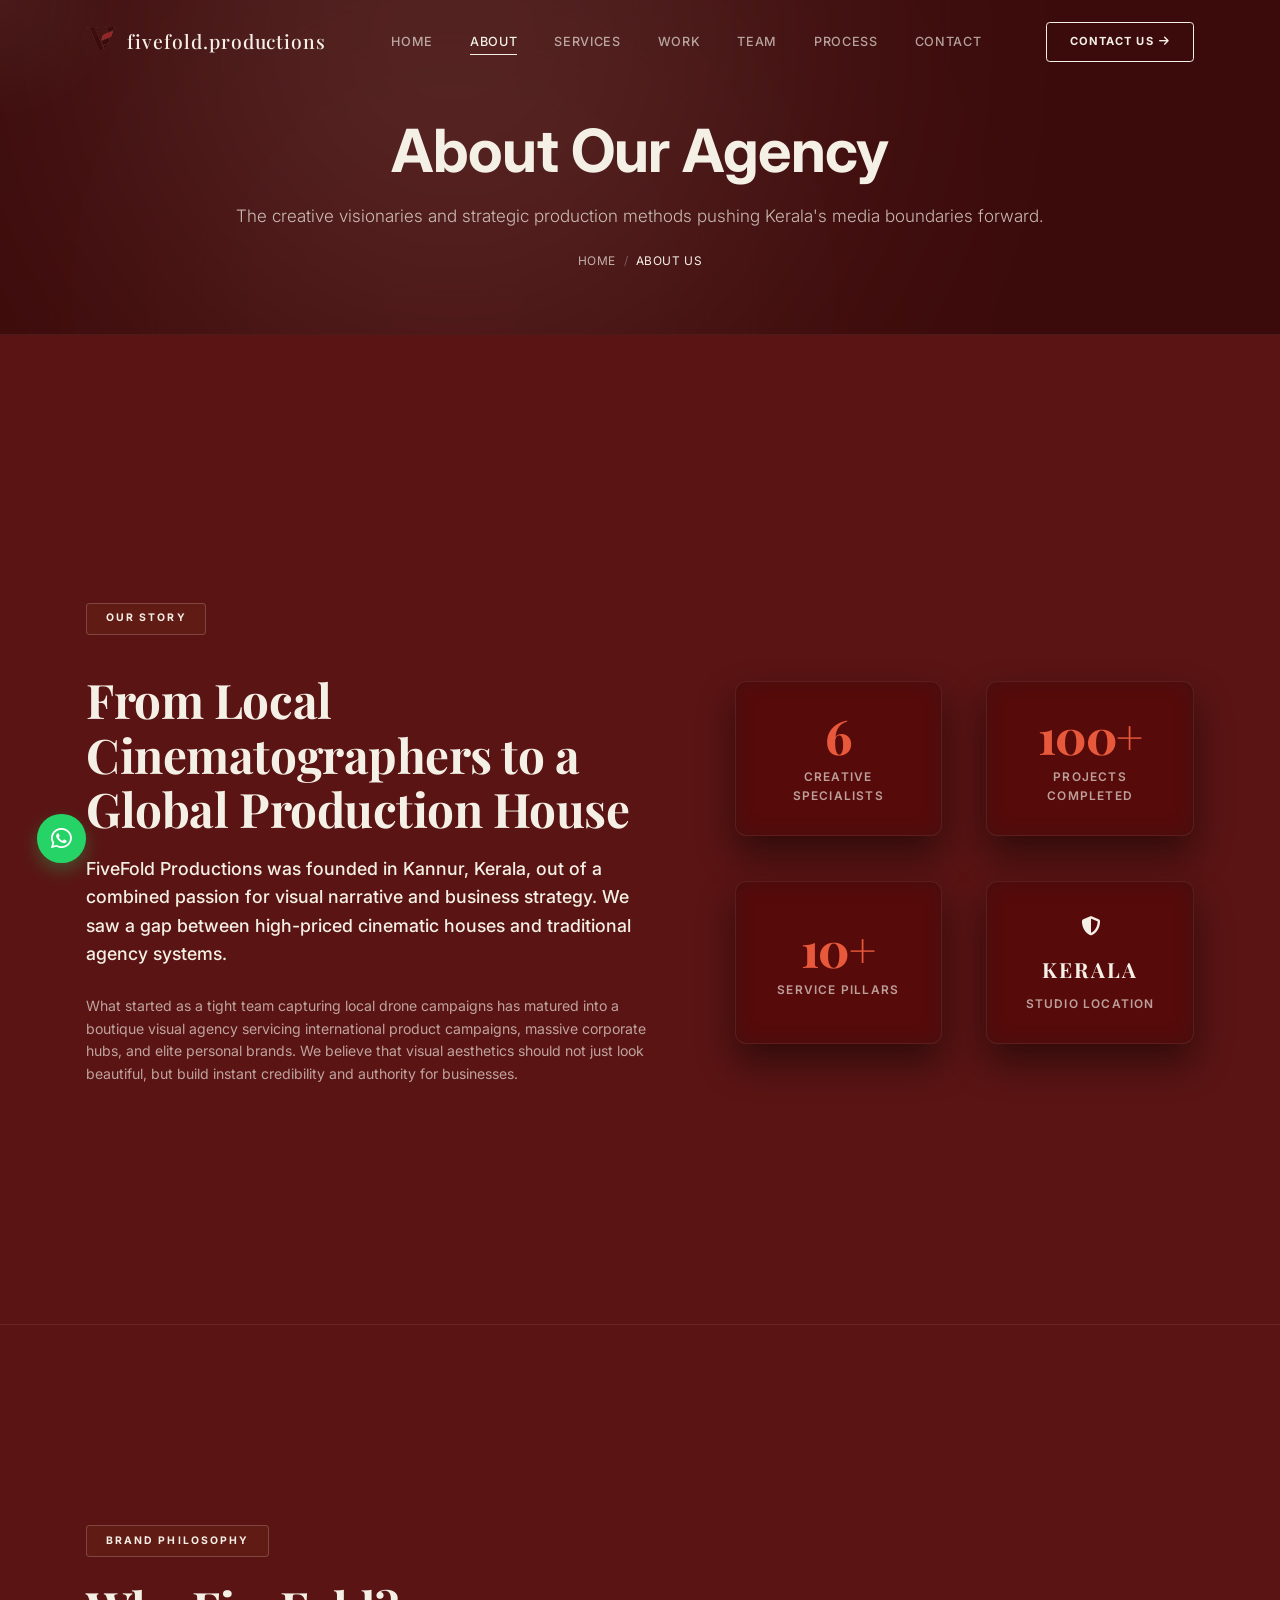
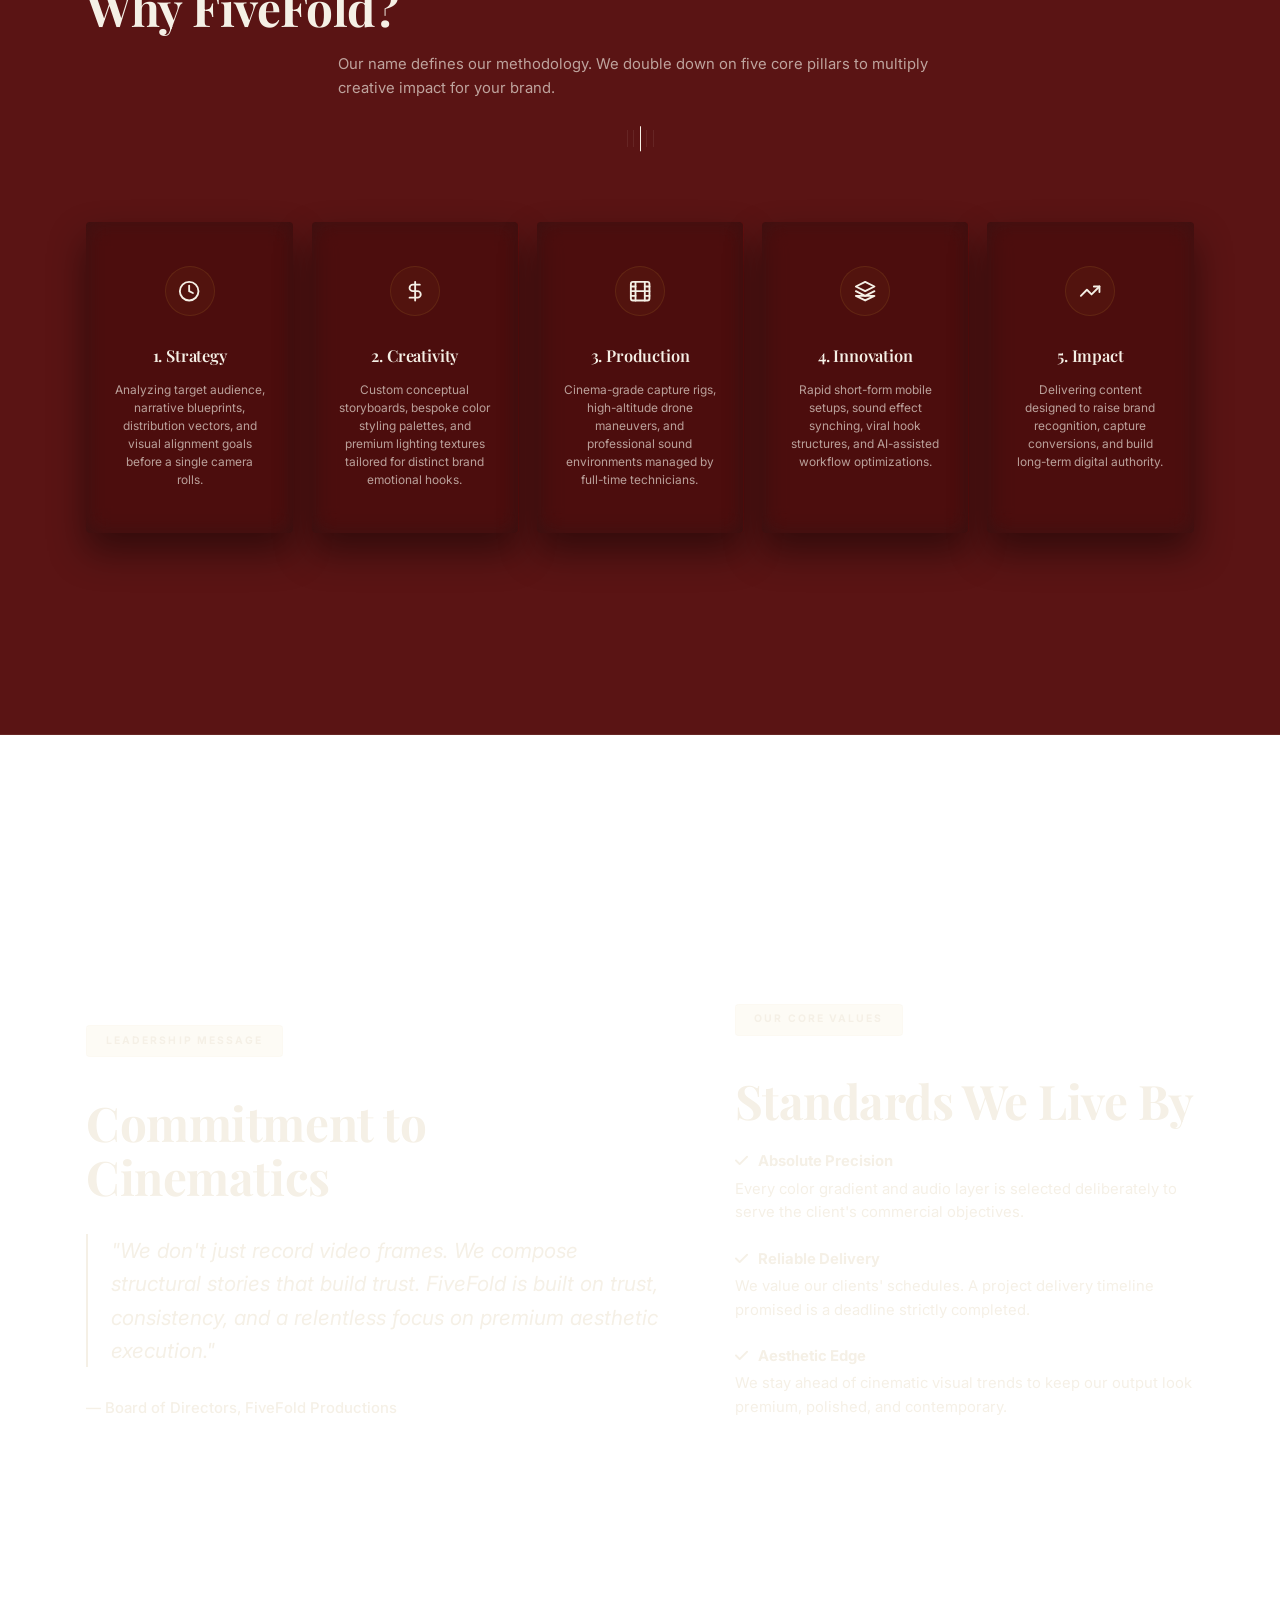
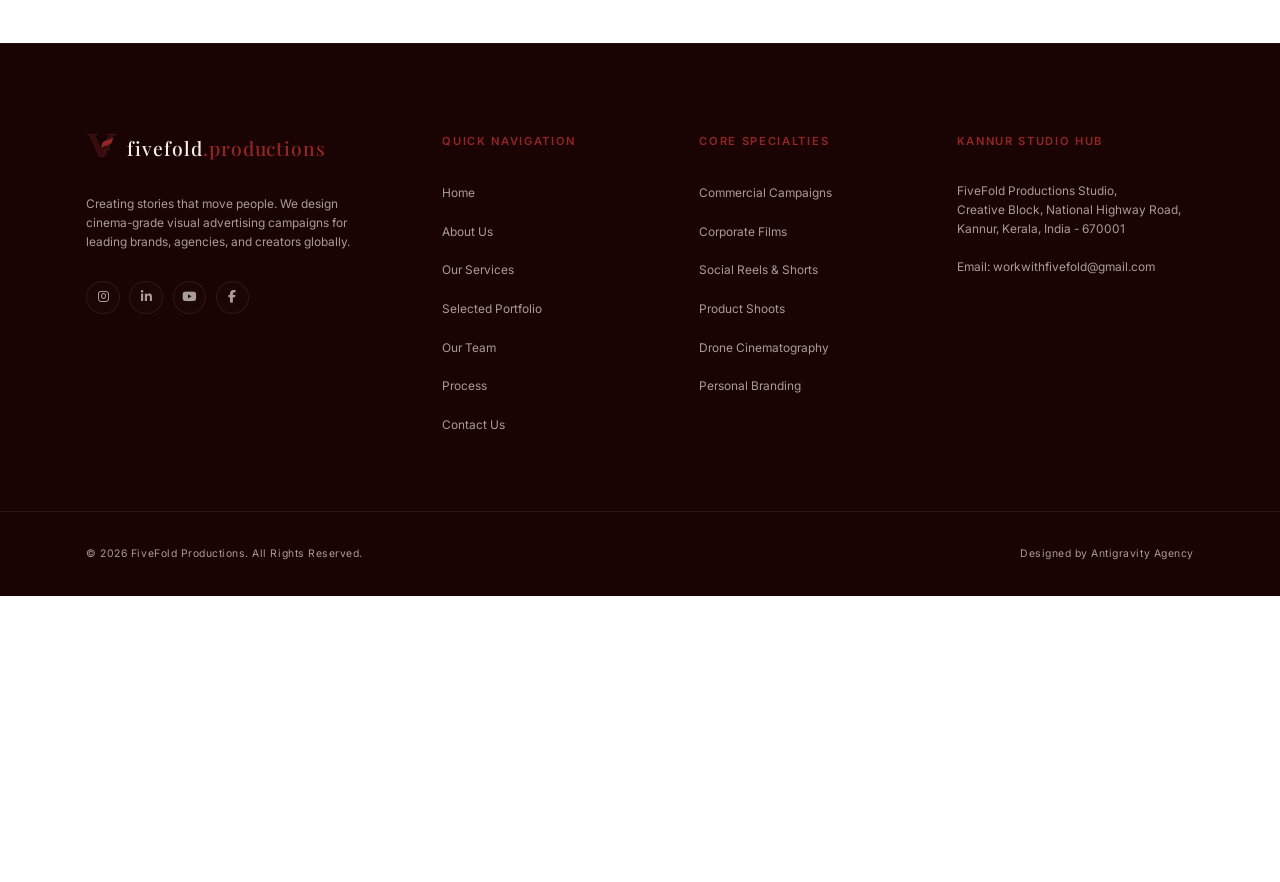
==== commit 366f3045: "Remove video sections and unify background colors" ====
--- a/about/index.html
+++ b/about/index.html
@@ -78,7 +78,7 @@
     </section>
 
     <!-- Company Story & About Details -->
-    <section class="about section-padding" id="about" style="background: #3b0a0a;">
+    <section class="about section-padding" id="about">
         <div class="container">
             <div class="about-grid">
                 <div class="about-text-column reveal-left in-view">
@@ -118,7 +118,7 @@
     </section>
 
     <!-- Brand Philosophy (5 Pillars) -->
-    <section class="why-fivefold section-padding" id="why-fivefold" style="background: #942525;">
+    <section class="why-fivefold section-padding" id="why-fivefold">
         <div class="container">
             <div class="section-header text-center">
                 <span class="subtitle-badge">Brand Philosophy</span>
@@ -177,7 +177,7 @@
     </section>
 
     <!-- Leadership Message & Values -->
-    <section class="values section-padding" style="background: #3b0a0a; border-top: 1px solid var(--border-color);">
+    <section class="values section-padding" style="border-top: 1px solid var(--border-color);">
         <div class="container">
             <div class="about-grid">
                 <div class="reveal-left in-view">
--- a/style.css
+++ b/style.css
@@ -28,6 +28,9 @@
     --purple: #942525;            /* Re-map Purple accent variable to Rich Crimson */
     --purple-glow: rgba(148, 37, 37, 0.25);
     
+    --accent: #E8593C;            /* Bold Premium Orange Accent */
+    --accent-glow: rgba(232, 89, 60, 0.25);
+    
     --border-color: rgba(245, 240, 230, 0.08); /* Subtle ivory outline borders */
     --border-hover: rgba(245, 240, 230, 0.2);
     --border-purple: rgba(148, 37, 37, 0.25);
@@ -126,7 +129,7 @@
 }
 
 .section-padding {
-    padding: 10.5rem 0;
+    padding: 13.5rem 0;
     position: relative;
     overflow: hidden;
 }
@@ -251,20 +254,20 @@
     font-family: var(--font-accent);
 }
 
-/* Primary button – ivory background with deep burgundy text */
+/* Primary button – vibrant premium orange background */
 .btn-primary {
-    background: #f5f0e6;
-    color: #5a1414;
-    border: 1px solid #f5f0e6;
-    box-shadow: 0 4px 20px rgba(245, 240, 230, 0.12);
+    background: var(--accent);
+    color: #ffffff;
+    border: 1px solid var(--accent);
+    box-shadow: 0 4px 20px var(--accent-glow);
 }
 
 .btn-primary:hover {
-    background: #942525;
-    border-color: #942525;
-    color: #f5f0e6;
-    transform: scale(1.03);
-    box-shadow: 0 6px 25px rgba(148, 37, 37, 0.25);
+    background: #d4482c;
+    border-color: #d4482c;
+    color: #ffffff;
+    transform: translateY(-2px) scale(1.03);
+    box-shadow: 0 8px 25px rgba(232, 89, 60, 0.4);
 }
 
 /* Secondary button – transparent with ivory border */
@@ -582,10 +585,10 @@
 }
 
 .hero-title {
-    font-size: clamp(3rem, 6.5vw, 5.2rem);
-    line-height: 1.1;
-    font-weight: 700;
-    margin-bottom: 1.75rem;
+    font-size: clamp(3.5rem, 7.5vw, 5.8rem);
+    line-height: 1.05;
+    font-weight: 800;
+    margin-bottom: 2rem;
 }
 
 .hero-subtitle {
@@ -874,18 +877,19 @@
 
 .team-card {
     flex: 0 0 calc((100% - (var(--cards-per-view) - 1) * var(--slider-gap)) / var(--cards-per-view));
-    border-radius: 12px;
+    border-radius: 24px;
     overflow: hidden;
     position: relative;
     display: flex;
     flex-direction: column;
-    background: var(--bg-card);
+    background: rgba(15, 15, 15, 0.95);
     border: 1px solid var(--border-color);
     box-shadow: var(--shadow-soft);
     transition: transform 0.6s cubic-bezier(0.16, 1, 0.3, 1), opacity 0.6s ease, filter 0.6s ease, border-color 0.3s ease, box-shadow 0.6s ease;
     transform: scale(0.92);
     opacity: 0.65;
     filter: blur(1px);
+    padding-top: 2rem;
 }
 
 .team-card.center-card {
@@ -905,10 +909,23 @@
 
 .team-image-wrapper {
     position: relative;
-    width: 100%;
-    height: 280px; /* enlarged photo height, occupies ~50% of card height */
+    width: 200px;
+    height: 200px;
+    margin: 0 auto;
+    border-radius: 16px;
     background-color: var(--bg-darker);
     overflow: hidden;
+    border: 3px solid rgba(245, 240, 230, 0.1);
+    transition: var(--transition-smooth);
+}
+
+.team-card.center-card .team-image-wrapper {
+    border-color: rgba(245, 240, 230, 0.25);
+}
+
+.team-card:hover .team-image-wrapper {
+    border-color: var(--gold);
+    box-shadow: 0 0 15px rgba(212, 175, 55, 0.15);
 }
 
 .team-image {
@@ -926,11 +943,13 @@
 }
 
 .team-info {
-    padding: 1.5rem; /* reduced padding for tighter card spacing */
+    padding: 1.5rem;
     display: flex;
     flex-direction: column;
-    background: rgba(15, 15, 15, 0.95);
-    flex-grow: 1; /* fills remaining height */
+    background: transparent;
+    flex-grow: 1;
+    align-items: center;
+    text-align: center;
 }
 
 .team-number {
@@ -942,7 +961,7 @@
 }
 
 .team-name {
-    font-size: 1.3rem; /* slightly reduced size for better scaling in narrow card */
+    font-size: 1.3rem;
     font-weight: 700;
     letter-spacing: -0.01em;
     margin-bottom: 0.35rem;
@@ -950,23 +969,24 @@
 }
 
 .team-tag {
-    font-size: 0.65rem; /* refined and compact role badge */
+    font-size: 0.65rem;
     text-transform: uppercase;
     letter-spacing: 0.15em;
-    color: var(--gold);
-    background: rgba(212, 175, 55, 0.05);
-    padding: 0.2rem 0.55rem;
-    border-radius: 3px;
+    color: var(--accent);
+    background: rgba(232, 89, 60, 0.08);
+    border: 1px solid rgba(232, 89, 60, 0.15);
+    padding: 0.25rem 0.65rem;
+    border-radius: 4px;
     font-family: var(--font-accent);
     font-weight: 700;
     margin-bottom: 0.85rem;
-    align-self: flex-start;
+    align-self: center;
 }
 
 .team-bio {
-    font-size: 0.8rem; /* reduced description text size */
-    color: var(--text-muted);
-    line-height: 1.65; /* improved line height for readability */
+    font-size: 0.8rem;
+    color: var(--text-muted);
+    line-height: 1.65;
     margin-bottom: 1rem;
 }
 
@@ -976,7 +996,7 @@
 }
 
 .team-skills strong {
-    font-size: 0.7rem; /* refined title */
+    font-size: 0.7rem;
     text-transform: uppercase;
     letter-spacing: 0.05em;
     color: var(--text-white);
@@ -990,6 +1010,7 @@
     display: flex;
     flex-wrap: wrap;
     gap: 0.4rem;
+    justify-content: center;
 }
 
 .team-skills ul li {
@@ -2405,6 +2426,10 @@
     .stats-grid {
         grid-template-columns: 1fr;
     }
+    .services-grid, .why-us-grid {
+        grid-template-columns: 1fr;
+        gap: 1.5rem;
+    }
     .portfolio-grid {
         grid-template-columns: 1fr;
     }
@@ -2464,7 +2489,7 @@
         max-width: 100%;
     }
     .pillars-grid {
-        grid-template-columns: repeat(2, 1fr);
+        grid-template-columns: 1fr;
     }
 }
 
@@ -2569,4 +2594,285 @@
     color: var(--gold);
 }
 
-
+/* ==========================================================================
+   VIDEO BACKGROUND & PREMIUM CUSTOM CTAS
+   ========================================================================== */
+.hero-video-container {
+    position: absolute;
+    top: 0;
+    left: 0;
+    width: 100%;
+    height: 100%;
+    z-index: 1;
+    overflow: hidden;
+}
+
+.hero-video-bg {
+    width: 100%;
+    height: 100%;
+    object-fit: cover;
+    opacity: 0.25;
+    filter: grayscale(40%) brightness(0.5) contrast(1.1);
+}
+
+.hero-video-overlay {
+    position: absolute;
+    top: 0;
+    left: 0;
+    width: 100%;
+    height: 100%;
+    background: radial-gradient(circle at center, rgba(90, 20, 20, 0.1) 0%, rgba(15, 3, 3, 0.9) 100%);
+    z-index: 2;
+}
+
+/* Floating Mobile CTA */
+.floating-mobile-cta {
+    position: fixed;
+    bottom: 20px;
+    left: 50%;
+    transform: translateX(-50%) translateY(100px);
+    z-index: 999;
+    background: var(--accent);
+    color: #ffffff;
+    padding: 0.8rem 1.8rem;
+    border-radius: 50px;
+    font-weight: 700;
+    font-size: 0.85rem;
+    box-shadow: 0 8px 30px rgba(232, 89, 60, 0.4);
+    text-transform: uppercase;
+    letter-spacing: 0.1em;
+    display: flex;
+    align-items: center;
+    gap: 8px;
+    transition: transform 0.4s cubic-bezier(0.16, 1, 0.3, 1), background 0.3s;
+    pointer-events: none;
+    opacity: 0;
+}
+
+.floating-mobile-cta.visible {
+    transform: translateX(-50%) translateY(0);
+    pointer-events: auto;
+    opacity: 1;
+}
+
+.floating-mobile-cta:hover {
+    background: #d4482c;
+}
+
+@media (max-width: 768px) {
+    .floating-mobile-cta {
+        display: flex;
+    }
+}
+
+@media (min-width: 769px) {
+    .floating-mobile-cta {
+        display: none !important;
+    }
+}
+
+/* Logo track styling */
+.logo-carousel-container {
+    width: 100%;
+    overflow: hidden;
+    padding: 3rem 0;
+    background: rgba(40, 8, 8, 0.3);
+    border-top: 1px solid var(--border-color);
+    border-bottom: 1px solid var(--border-color);
+    margin: 4rem 0;
+}
+
+.logo-track {
+    display: flex;
+    gap: 6rem;
+    width: max-content;
+    animation: scrollLogos 25s infinite linear;
+}
+
+.logo-item {
+    font-family: var(--font-headings);
+    font-size: 1.2rem;
+    font-weight: 700;
+    color: var(--text-muted);
+    opacity: 0.6;
+    letter-spacing: 0.1em;
+    transition: var(--transition-fast);
+}
+
+.logo-item:hover {
+    opacity: 1;
+    color: var(--accent);
+}
+
+@keyframes scrollLogos {
+    0% { transform: translateX(0); }
+    100% { transform: translateX(-50%); }
+}
+
+/* Statistics Grid Section */
+.stats-grid-container {
+    padding: 4rem 0;
+    border-bottom: 1px solid var(--border-color);
+}
+
+.stats-grid {
+    display: grid;
+    grid-template-columns: repeat(auto-fit, minmax(200px, 1fr));
+    gap: 3rem;
+    text-align: center;
+}
+
+.stat-card {
+    padding: 2rem;
+    background: rgba(40, 8, 8, 0.4);
+    border-radius: 12px;
+    border: 1px solid var(--border-color);
+    transition: var(--transition-smooth);
+}
+
+.stat-card:hover {
+    border-color: var(--accent);
+    box-shadow: 0 10px 30px rgba(232, 89, 60, 0.1);
+    transform: translateY(-5px);
+}
+
+.stat-number {
+    font-size: clamp(2.5rem, 4vw, 3.5rem);
+    font-weight: 800;
+    color: var(--accent);
+    line-height: 1;
+    margin-bottom: 0.5rem;
+}
+
+.stat-label {
+    font-size: 0.8rem;
+    text-transform: uppercase;
+    letter-spacing: 0.1em;
+    color: var(--text-muted);
+    font-weight: 600;
+}
+
+/* Portfolio Metrics Badging */
+.portfolio-item .project-metrics {
+    position: absolute;
+    top: 1.25rem;
+    right: 1.25rem;
+    background: var(--accent);
+    color: #ffffff;
+    padding: 0.35rem 0.75rem;
+    font-size: 0.7rem;
+    font-weight: 700;
+    border-radius: 3px;
+    letter-spacing: 0.05em;
+    z-index: 10;
+    box-shadow: 0 4px 15px rgba(232, 89, 60, 0.3);
+}
+
+/* Testimonial Section */
+.testimonial-section {
+    background: rgba(15, 15, 15, 0.95);
+    border-top: 1px solid var(--border-color);
+    border-bottom: 1px solid var(--border-color);
+}
+
+.testimonial-container {
+    display: grid;
+    grid-template-columns: 1fr 1fr;
+    gap: 4rem;
+    align-items: center;
+}
+
+@media (max-width: 992px) {
+    .testimonial-container {
+        grid-template-columns: 1fr;
+        gap: 3rem;
+    }
+}
+
+.testimonial-video-wrapper {
+    position: relative;
+    border-radius: 16px;
+    overflow: hidden;
+    border: 1px solid var(--border-hover);
+    box-shadow: var(--shadow-soft);
+    aspect-ratio: 16/9;
+}
+
+.testimonial-video-wrapper video {
+    width: 100%;
+    height: 100%;
+    object-fit: cover;
+}
+
+.testimonial-quote-wrapper {
+    padding: 1rem;
+}
+
+.testimonial-quote {
+    font-size: 1.4rem;
+    font-style: italic;
+    line-height: 1.6;
+    margin-bottom: 1.5rem;
+    color: var(--text-white);
+}
+
+.testimonial-author {
+    font-weight: 700;
+    font-size: 1rem;
+    color: var(--accent);
+}
+
+.testimonial-role {
+    font-size: 0.8rem;
+    color: var(--text-muted);
+    text-transform: uppercase;
+    letter-spacing: 0.05em;
+}
+
+/* Case Study Layout Responsive overrides */
+@media (max-width: 992px) {
+    .case-study-card {
+        grid-template-columns: 1fr !important;
+        gap: 2rem !important;
+        padding: 1.5rem !important;
+    }
+}
+
+/* Team social overlay on hover */
+.team-social-overlay {
+    position: absolute;
+    inset: 0;
+    background: rgba(232, 89, 60, 0.9);
+    display: flex;
+    align-items: center;
+    justify-content: center;
+    opacity: 0;
+    transition: var(--transition-smooth);
+    z-index: 2;
+    border-radius: 16px;
+}
+
+.team-image-wrapper:hover .team-social-overlay {
+    opacity: 1;
+}
+
+.team-social-overlay a {
+    color: #ffffff;
+    font-size: 1.3rem;
+    width: 44px;
+    height: 44px;
+    border-radius: 50%;
+    background: rgba(0, 0, 0, 0.3);
+    display: flex;
+    align-items: center;
+    justify-content: center;
+    transition: var(--transition-fast);
+}
+
+.team-social-overlay a:hover {
+    background: #ffffff;
+    color: var(--accent);
+    transform: scale(1.1);
+}
+
+
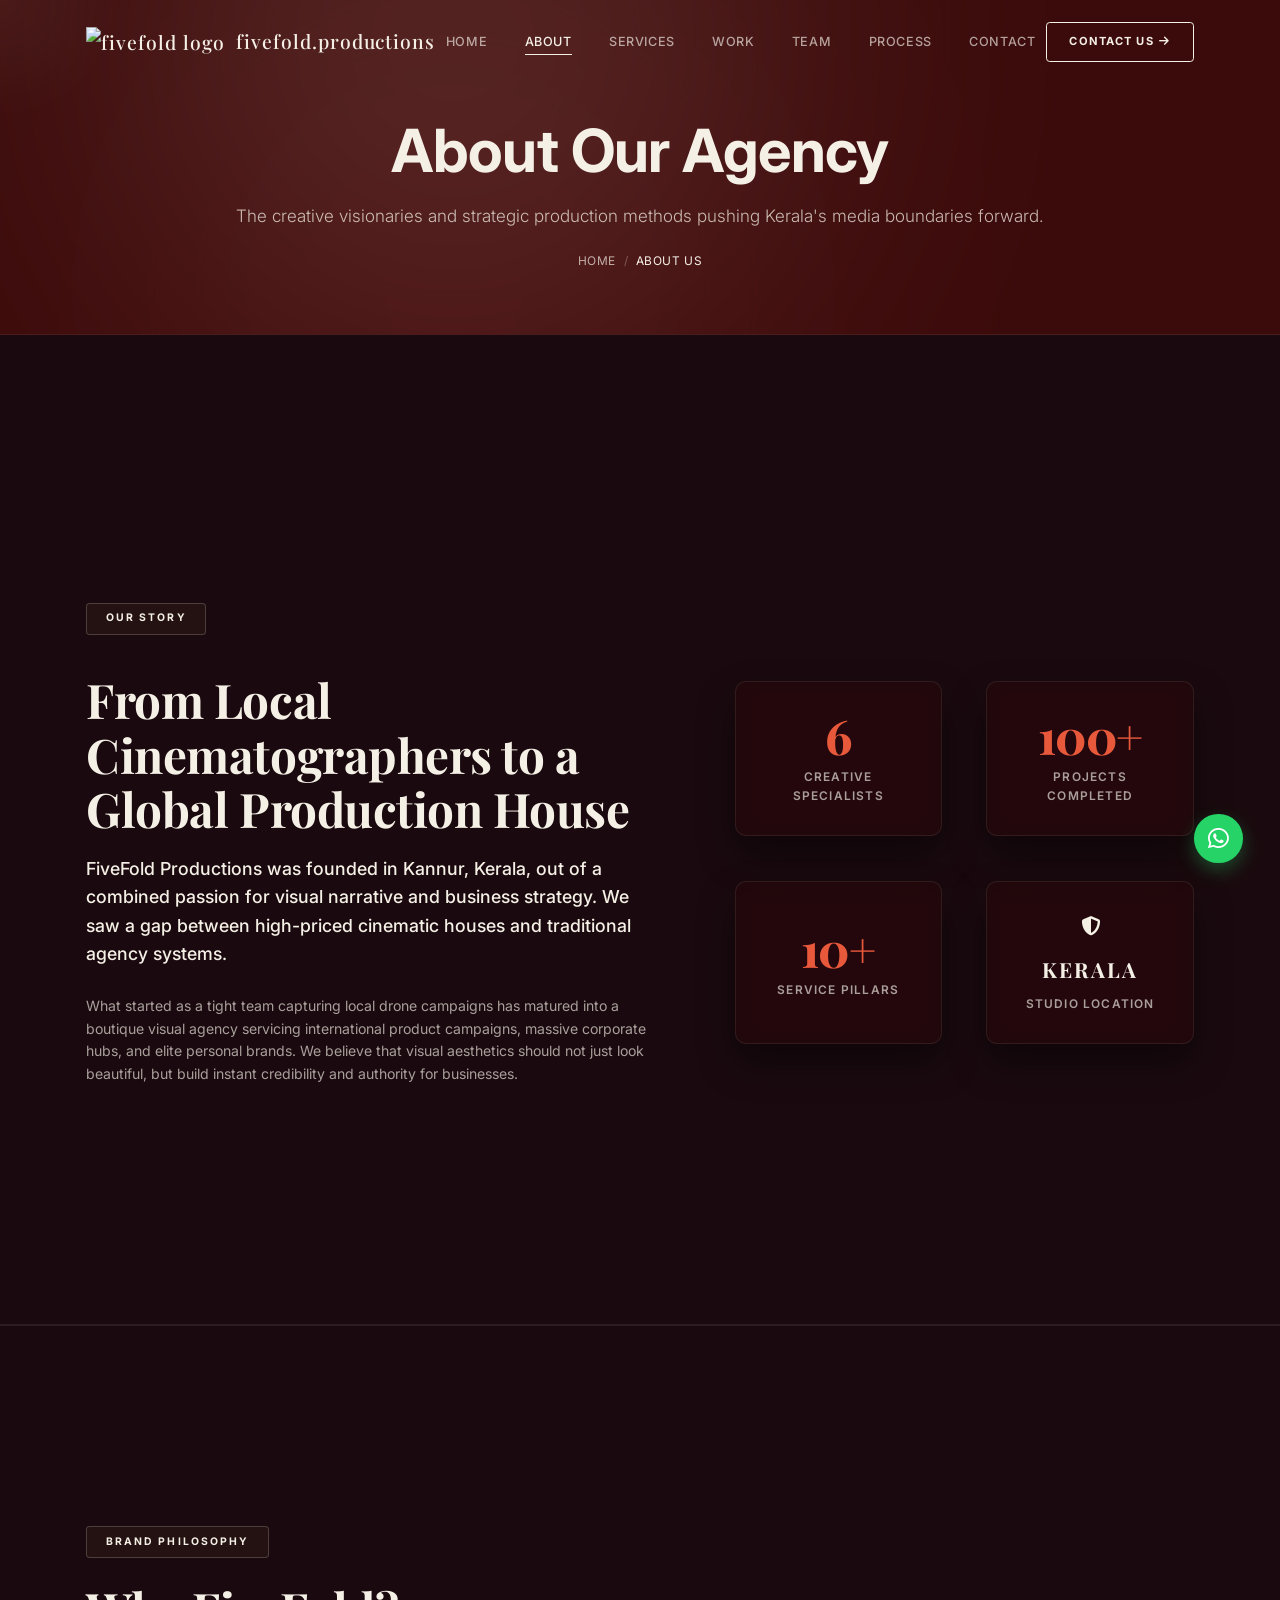
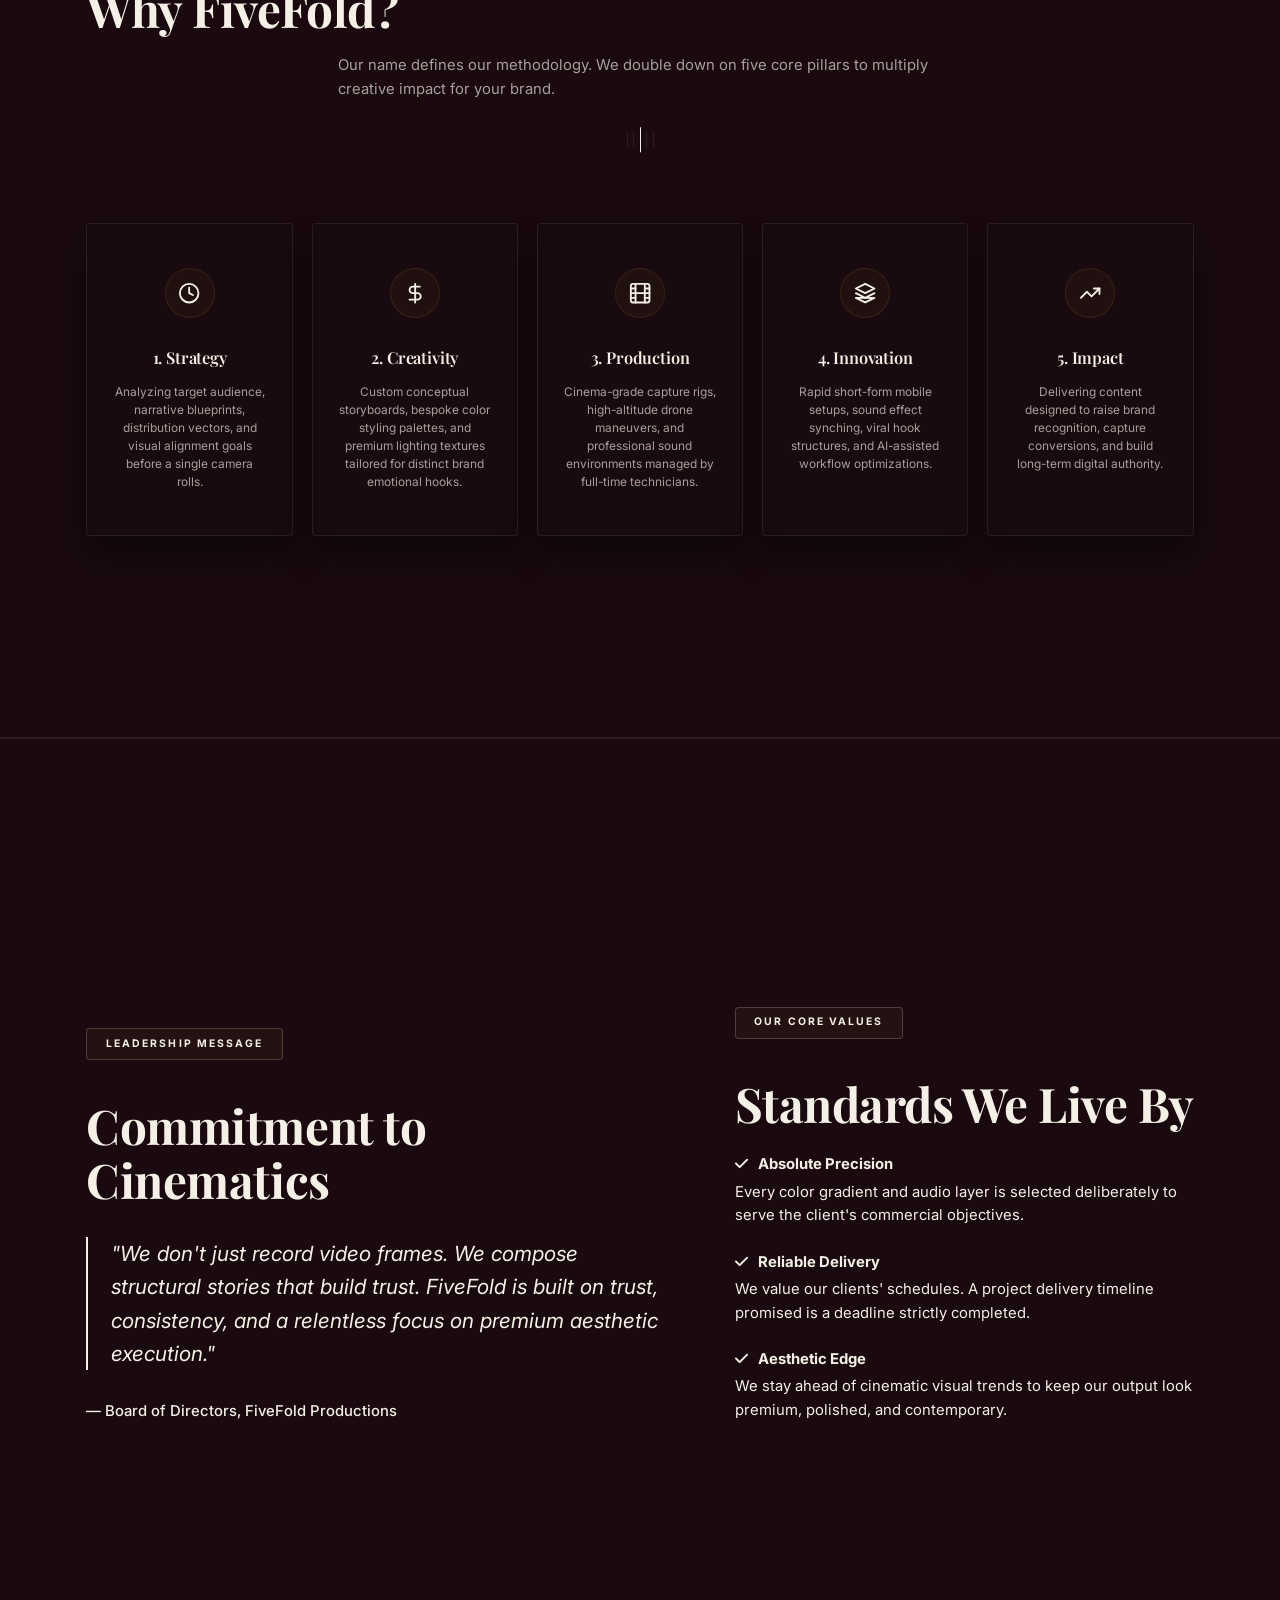
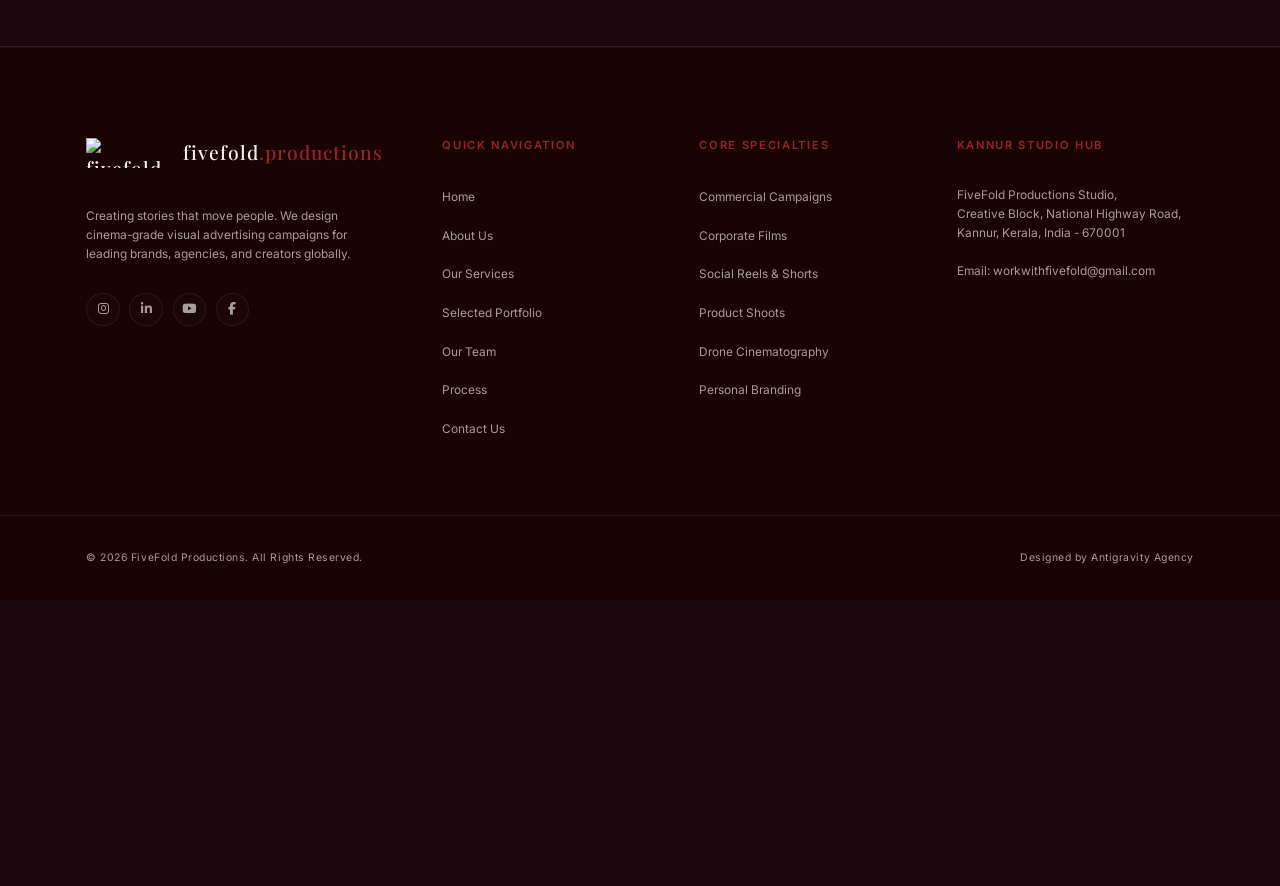
==== commit 82ac666b: "chore: update logo to logo_new.png across all pages" ====
--- a/about/index.html
+++ b/about/index.html
@@ -32,7 +32,7 @@
     <header class="header" id="header">
         <div class="container navbar">
             <a href="../" class="logo" id="navLogo">
-                <img src="../assets/logo.png" alt="FiveFold Logo">
+                <img src="../assets/logo_new.png" alt="FiveFold Logo">
                 <span>fivefold<span class="gold-text">.productions</span></span>
             </a>
 
@@ -206,7 +206,7 @@
         <div class="container footer-top">
             <div class="footer-col brand-col">
                 <a href="../" class="logo">
-                    <img src="../assets/logo.png" alt="FiveFold Logo">
+                    <img src="../assets/logo_new.png" alt="FiveFold Logo">
                     <span>fivefold<span class="gold-text">.productions</span></span>
                 </a>
                 <p class="footer-tagline">Creating stories that move people. We design cinema-grade visual advertising campaigns for leading brands, agencies, and creators globally.</p>
--- a/style.css
+++ b/style.css
@@ -7,14 +7,14 @@
    DESIGN VARIABLES & COLOR SYSTEM
    ========================================================================== */
 :root {
-    --bg-start: #5a1414;          /* Uniform Elegant Burgundy */
-    --bg-end: #5a1414;            /* Uniform Elegant Burgundy */
-    --bg-gradient: linear-gradient(135deg, var(--bg-start), var(--bg-end));
+    --bg-start: #1A0A0F;          
+    --bg-end: #1A0A0F;            
+    --bg-gradient: #1A0A0F;
     --bg-light: #f5f0e6;
-    --bg-dark: #5a1414;           /* Main background: Uniform Elegant Burgundy */
-    --bg-darker: #5a1414;         /* Alternate background matches main background */
-    --bg-card: rgba(40, 8, 8, 0.5); /* Slightly darker card background for contrast */
-    --bg-card-hover: rgba(60, 12, 12, 0.65);
+    --bg-dark: #1A0A0F;           
+    --bg-darker: #1A0A0F;         
+    --bg-card: #231016; 
+    --bg-card-hover: #2e151d;
     
     --text-white: #f5f0e6;        /* Ivory for headings */
     --text-light: rgba(245, 240, 230, 0.85); /* Ivory for body text */
@@ -69,14 +69,7 @@
     line-height: 1.6;
     overflow-x: hidden;
     position: relative;
-    background: var(--bg-gradient);
-    background-attachment: fixed;
-    /* Subtle luxury texture grain */
-    background-image:
-        radial-gradient(circle at 50% 0%, rgba(212, 175, 55, 0.03) 0%, transparent 50%),
-        linear-gradient(rgba(255, 255, 255, 0.005) 1px, transparent 1px),
-        linear-gradient(90deg, rgba(255, 255, 255, 0.005) 1px, transparent 1px);
-    background-size: 100% 100%, 80px 80px, 80px 80px;
+    background: #1A0A0F;
     color: var(--text-white);
     zoom: 0.93;
 }
@@ -132,16 +125,18 @@
     padding: 13.5rem 0;
     position: relative;
     overflow: hidden;
+    border-bottom: 1px solid rgba(255,255,255,0.08);
 }
 
 /* ==========================================================================
    BRAND COMPONENT BLOCKS
    ========================================================================== */
 .glass-panel {
-    background: var(--bg-card);
+    background: #231016;
     backdrop-filter: blur(12px) saturate(150%);
     -webkit-backdrop-filter: blur(12px) saturate(150%);
-    border: none;
+    border: 1px solid rgba(255,255,255,0.08);
+    border-radius: 16px;
     box-shadow: var(--shadow-soft);
     transition: var(--transition-smooth);
 }
@@ -877,13 +872,13 @@
 
 .team-card {
     flex: 0 0 calc((100% - (var(--cards-per-view) - 1) * var(--slider-gap)) / var(--cards-per-view));
-    border-radius: 24px;
+    border-radius: 16px;
     overflow: hidden;
     position: relative;
     display: flex;
     flex-direction: column;
-    background: rgba(15, 15, 15, 0.95);
-    border: 1px solid var(--border-color);
+    background: #231016;
+    border: 1px solid rgba(255,255,255,0.08);
     box-shadow: var(--shadow-soft);
     transition: transform 0.6s cubic-bezier(0.16, 1, 0.3, 1), opacity 0.6s ease, filter 0.6s ease, border-color 0.3s ease, box-shadow 0.6s ease;
     transform: scale(0.92);
@@ -1132,7 +1127,7 @@
 
 .service-card {
     padding: 3.5rem 2.5rem;
-    border-radius: 4px;
+    border-radius: 16px;
     display: flex;
     flex-direction: column;
     align-items: flex-start;
@@ -1250,7 +1245,7 @@
 }
 
 .portfolio-item {
-    border-radius: 4px;
+    border-radius: 16px;
     overflow: hidden;
     position: relative;
     aspect-ratio: 1 / 1;
@@ -2035,7 +2030,7 @@
    ========================================================================== */
 .back-to-top {
     position: fixed;
-    bottom: 2.5rem;
+    bottom: 6.5rem;
     right: 2.5rem;
     width: 46px;
     height: 46px;
@@ -2070,7 +2065,7 @@
 .whatsapp-float-widget {
     position: fixed;
     bottom: 2.5rem;
-    left: 2.5rem;
+    right: 2.5rem;
     width: 52px;
     height: 52px;
     border-radius: 50%;
@@ -2513,12 +2508,12 @@
         text-align: center;
     }
     .back-to-top {
+        bottom: 5.5rem;
+        right: 1.5rem;
+    }
+    .whatsapp-float-widget {
         bottom: 1.5rem;
         right: 1.5rem;
-    }
-    .whatsapp-float-widget {
-        bottom: 1.5rem;
-        left: 1.5rem;
     }
     .pillars-grid {
         grid-template-columns: 1fr;
@@ -2661,7 +2656,7 @@
 
 @media (max-width: 768px) {
     .floating-mobile-cta {
-        display: flex;
+        display: none !important;
     }
 }
 
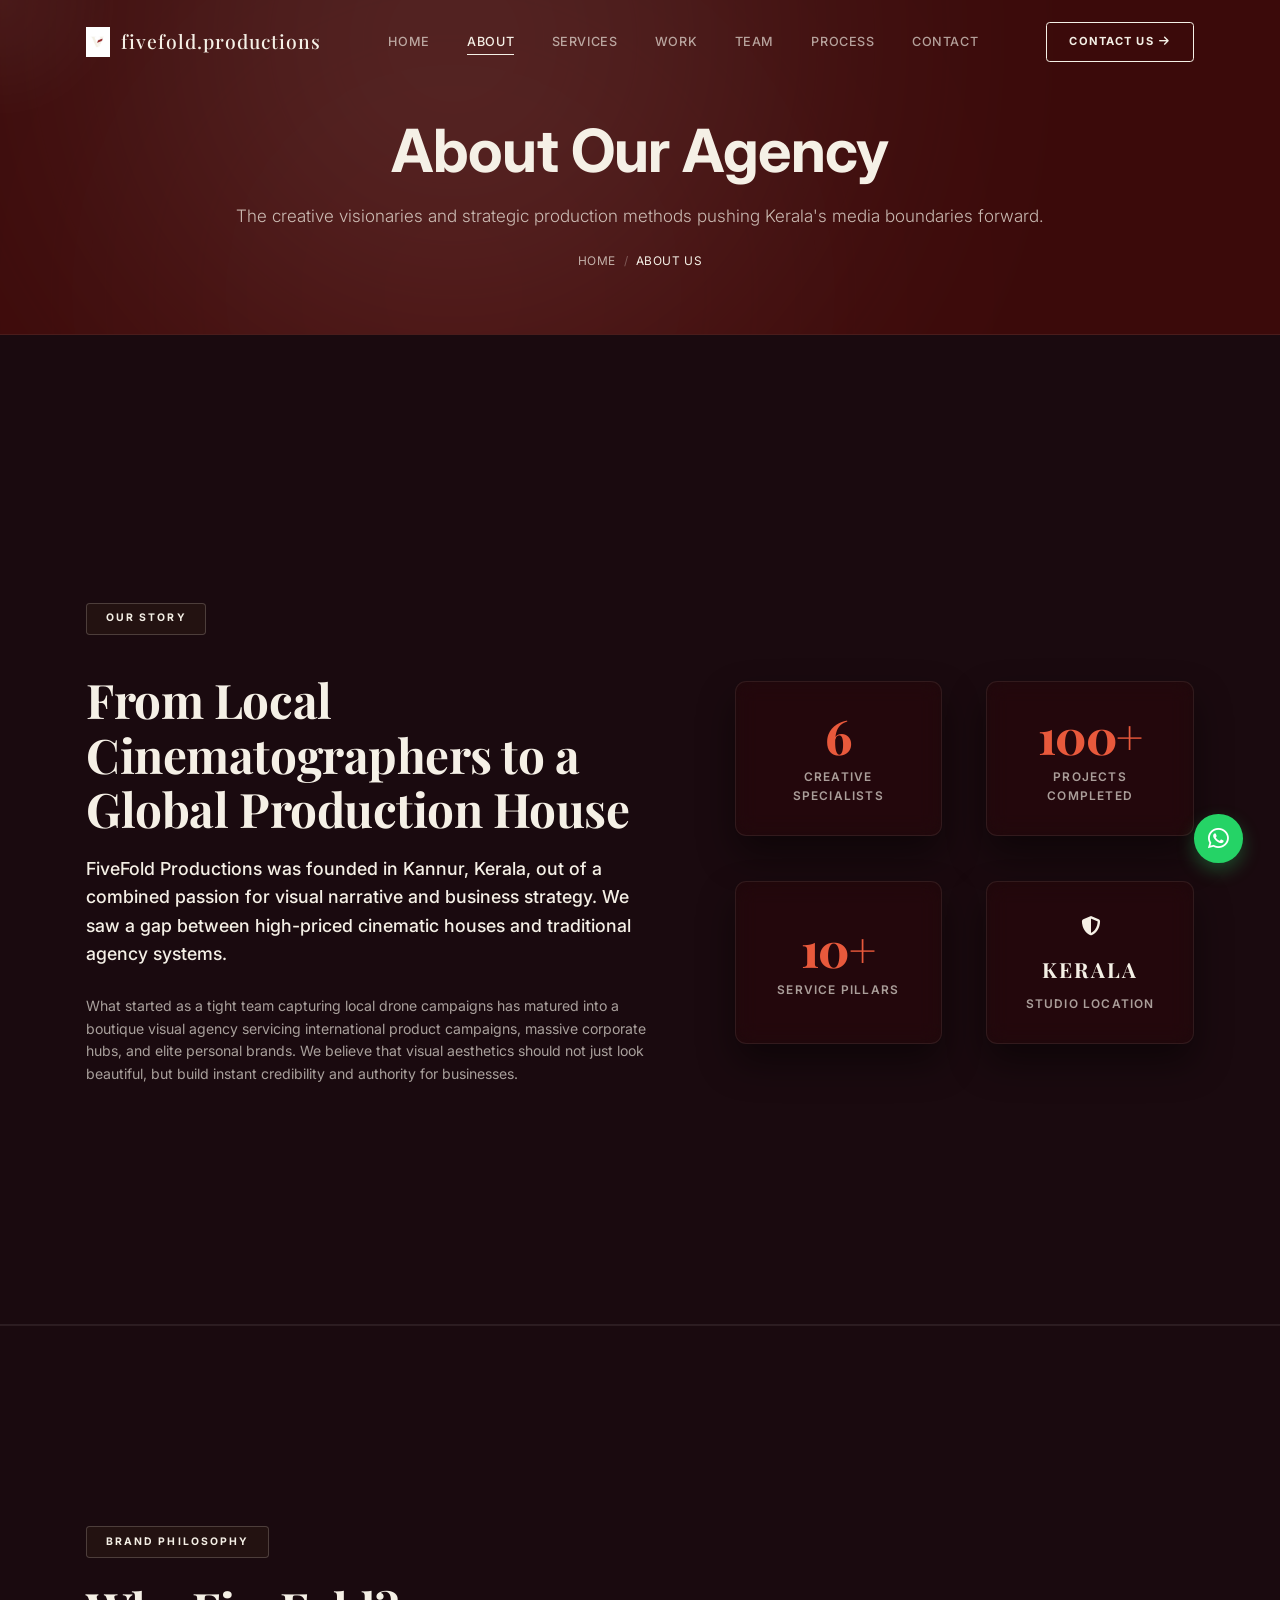
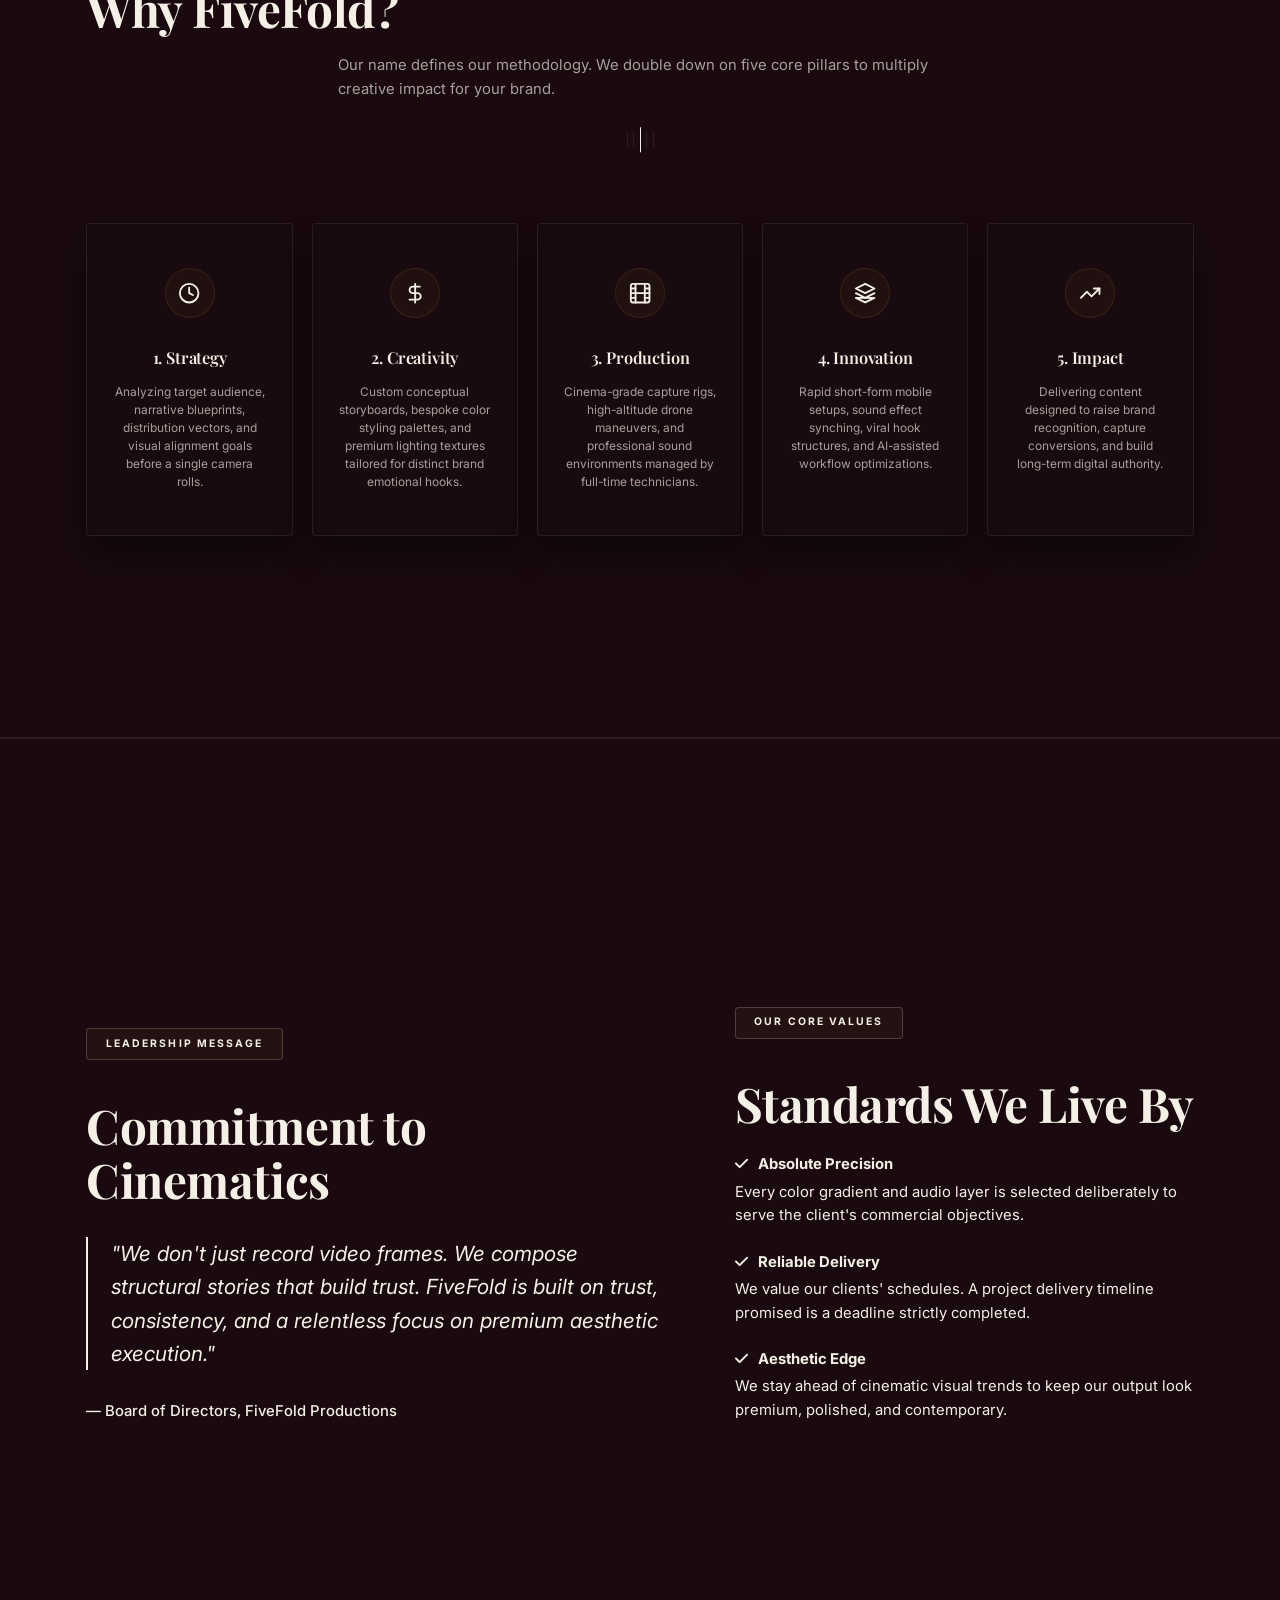
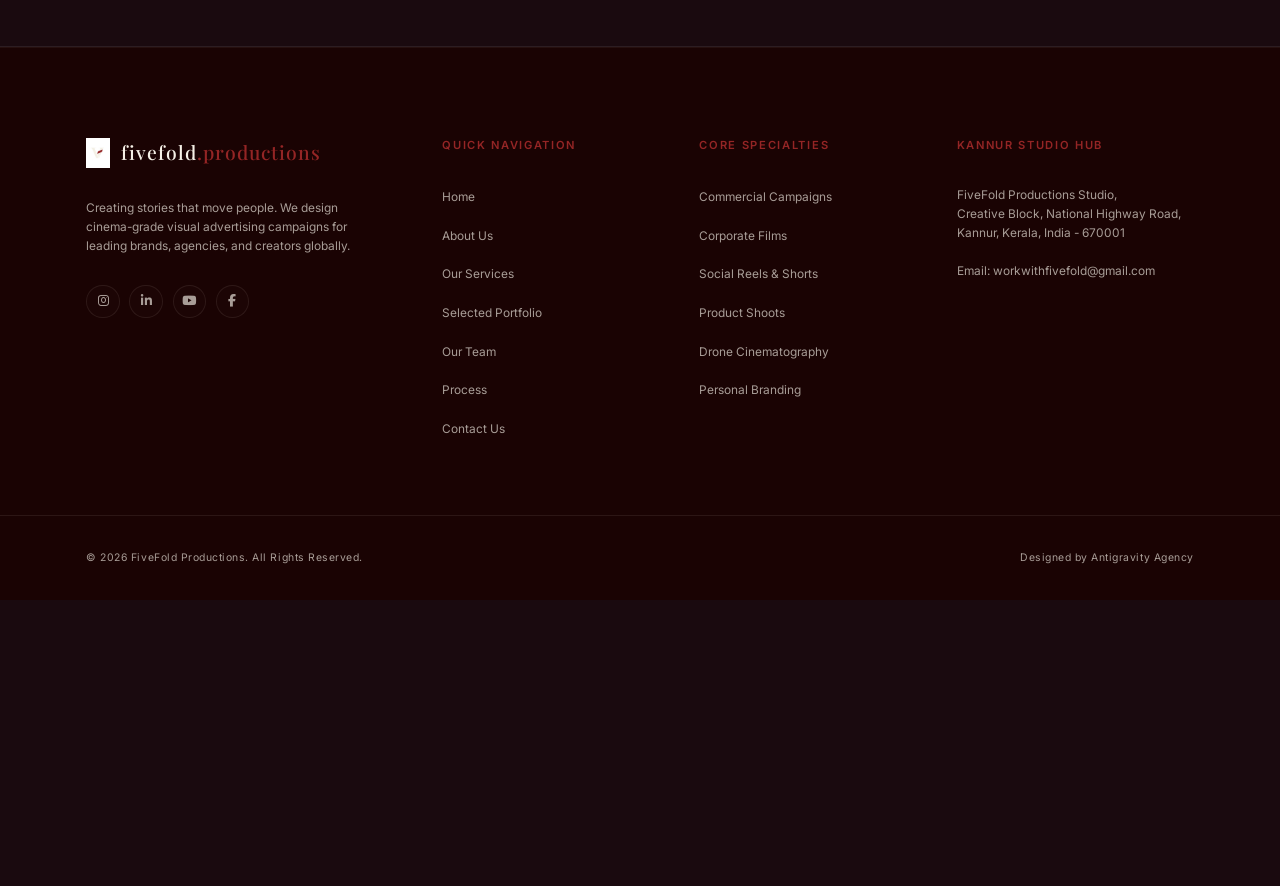
==== commit de4fc47f: "chore: fix logo file extension to .jpeg" ====
--- a/about/index.html
+++ b/about/index.html
@@ -32,7 +32,7 @@
     <header class="header" id="header">
         <div class="container navbar">
             <a href="../" class="logo" id="navLogo">
-                <img src="../assets/logo_new.png" alt="FiveFold Logo">
+                <img src="../assets/logo_new.jpeg" alt="FiveFold Logo">
                 <span>fivefold<span class="gold-text">.productions</span></span>
             </a>
 
@@ -206,7 +206,7 @@
         <div class="container footer-top">
             <div class="footer-col brand-col">
                 <a href="../" class="logo">
-                    <img src="../assets/logo_new.png" alt="FiveFold Logo">
+                    <img src="../assets/logo_new.jpeg" alt="FiveFold Logo">
                     <span>fivefold<span class="gold-text">.productions</span></span>
                 </a>
                 <p class="footer-tagline">Creating stories that move people. We design cinema-grade visual advertising campaigns for leading brands, agencies, and creators globally.</p>
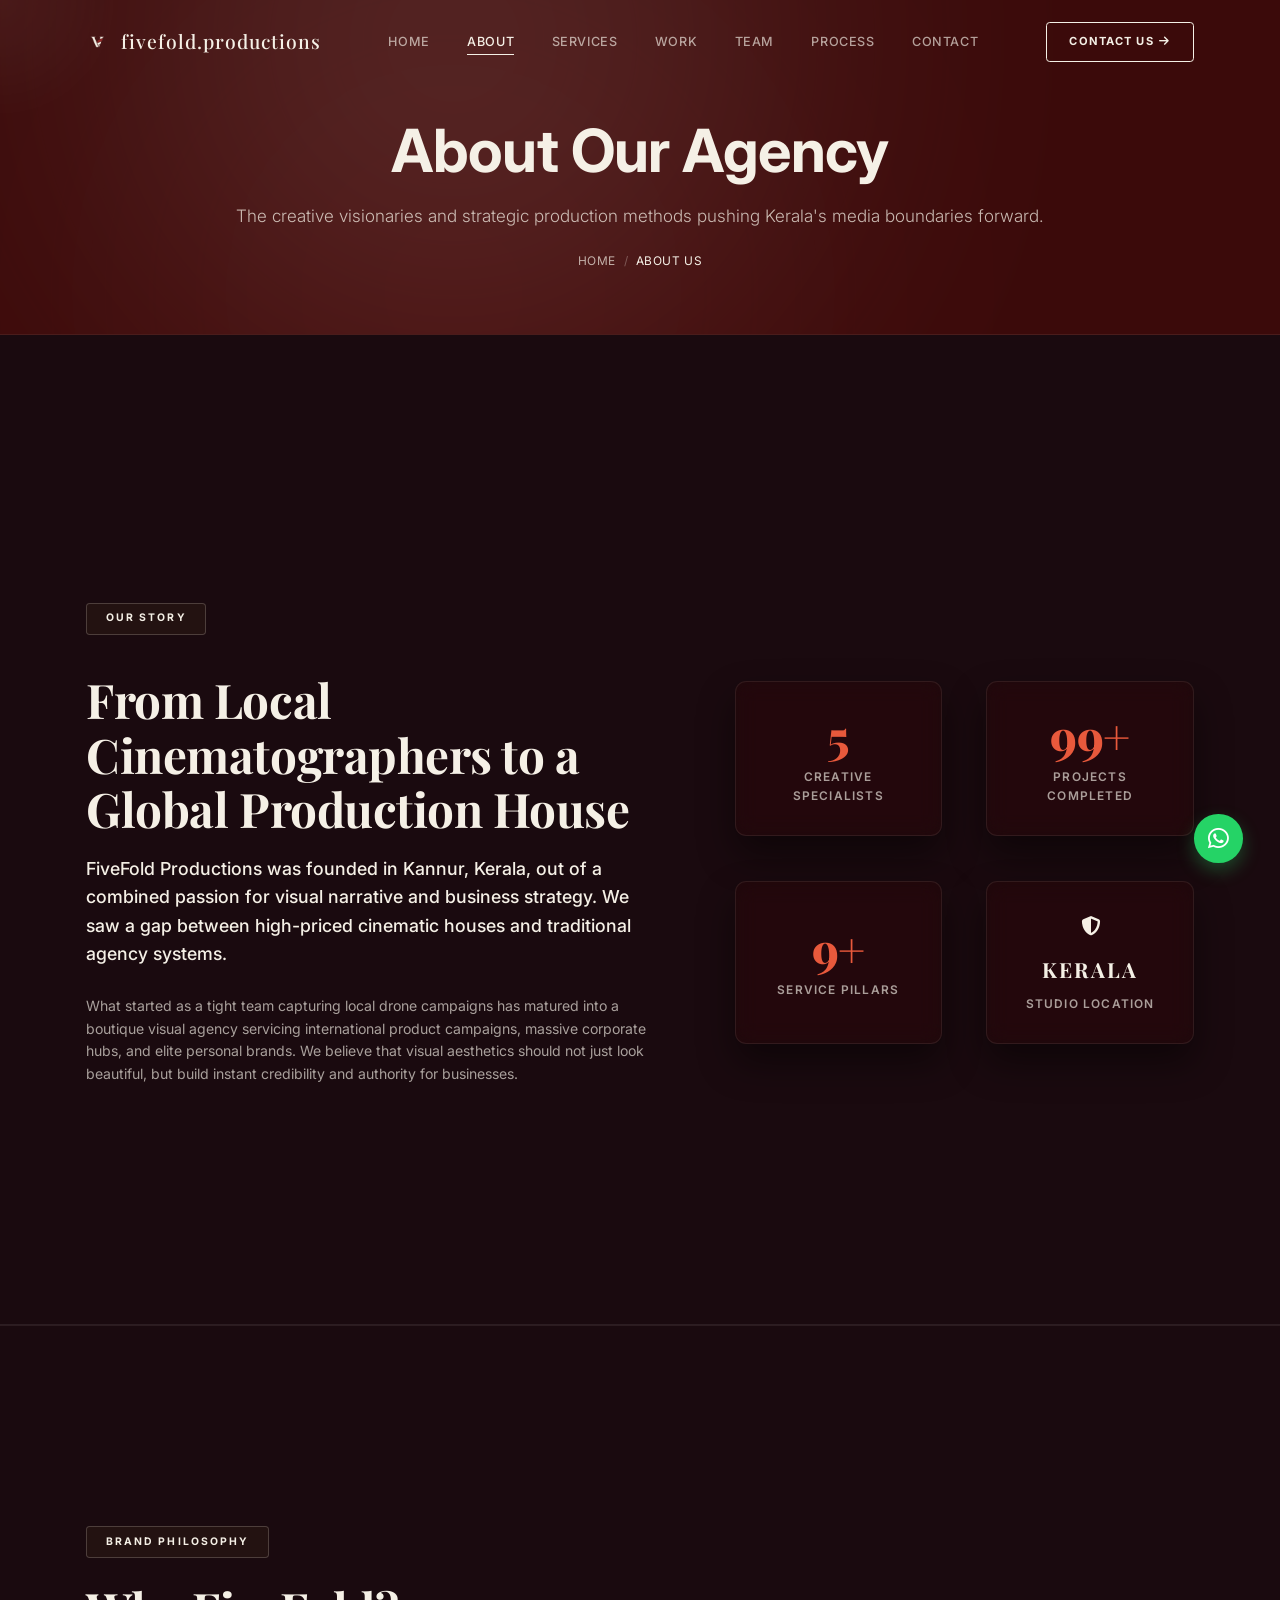
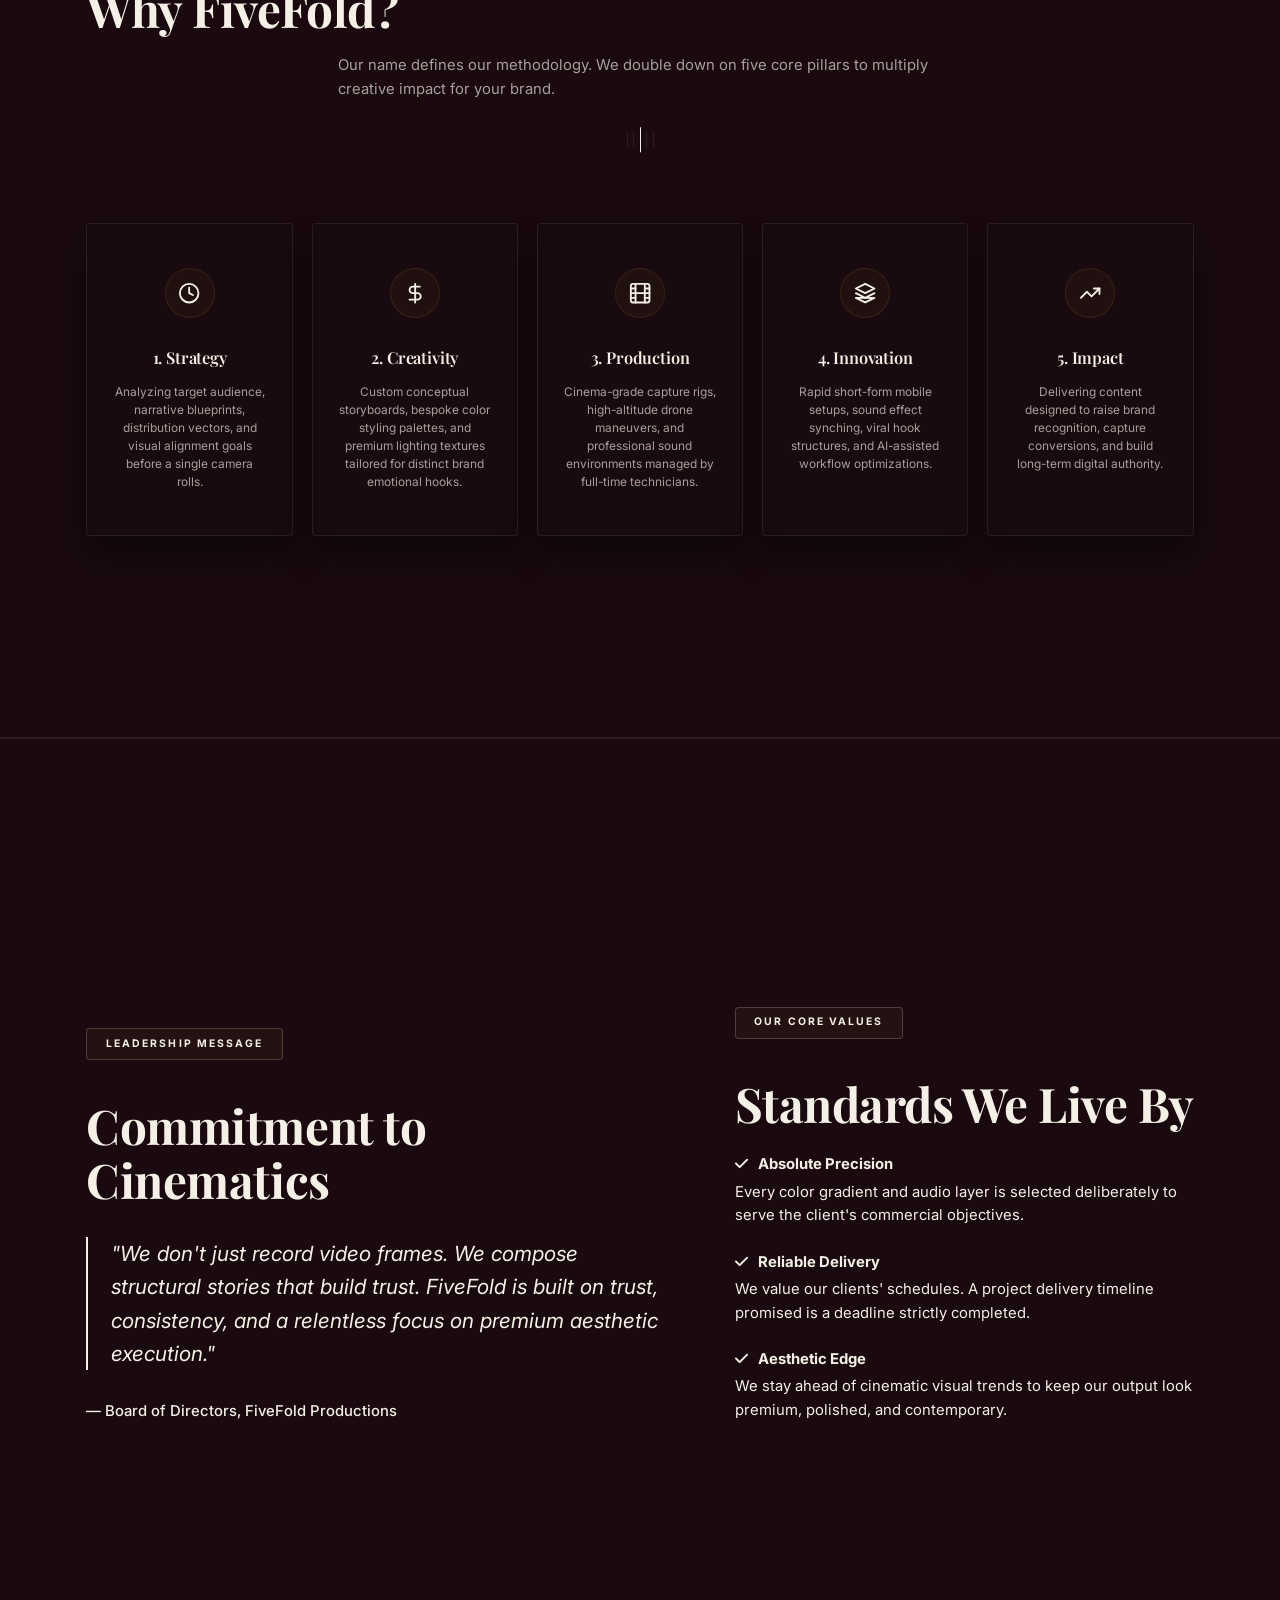
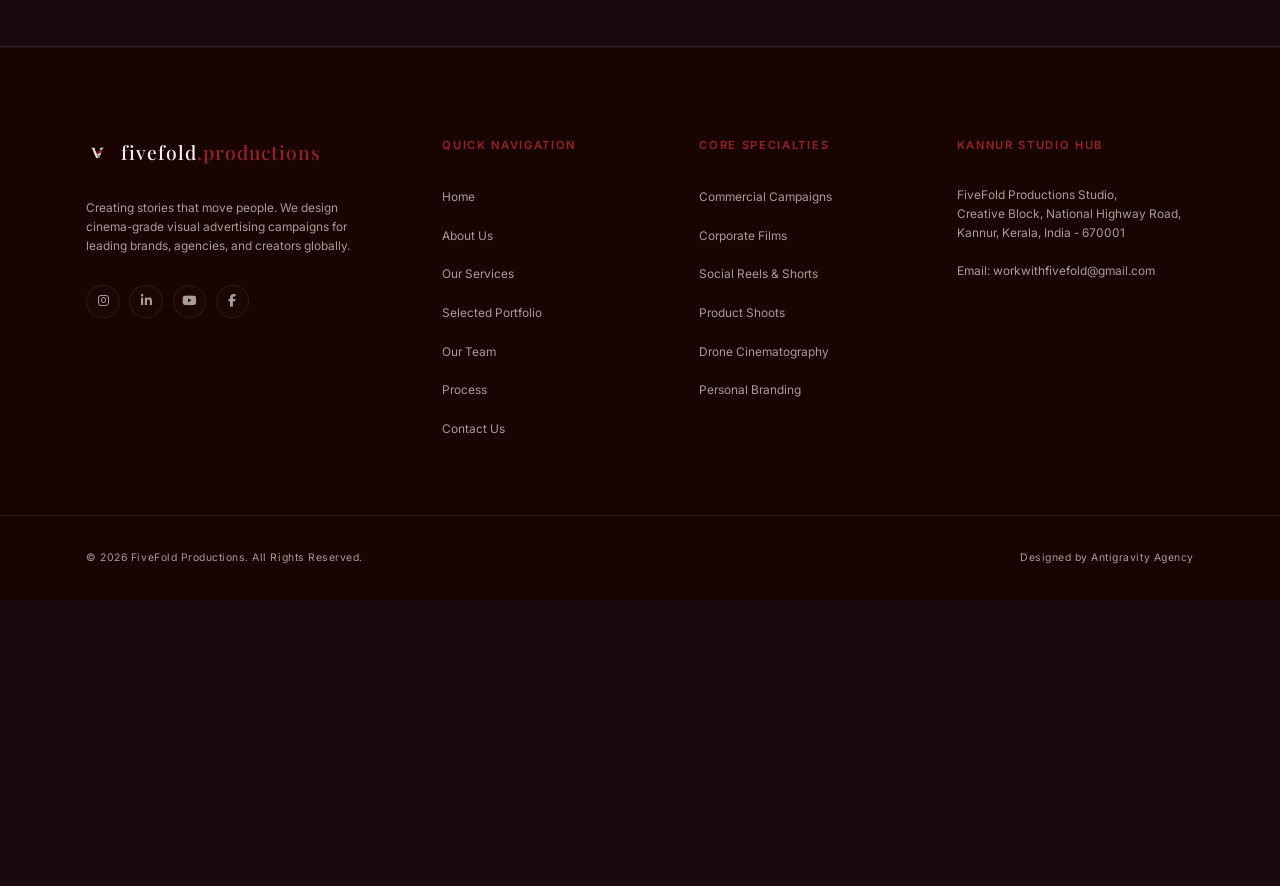
==== commit 004e5bf2: "feat: make logo background transparent" ====
--- a/about/index.html
+++ b/about/index.html
@@ -32,7 +32,7 @@
     <header class="header" id="header">
         <div class="container navbar">
             <a href="../" class="logo" id="navLogo">
-                <img src="../assets/logo_new.jpeg" alt="FiveFold Logo">
+                <img src="../assets/logo_transparent.png" alt="FiveFold Logo">
                 <span>fivefold<span class="gold-text">.productions</span></span>
             </a>
 
@@ -206,7 +206,7 @@
         <div class="container footer-top">
             <div class="footer-col brand-col">
                 <a href="../" class="logo">
-                    <img src="../assets/logo_new.jpeg" alt="FiveFold Logo">
+                    <img src="../assets/logo_transparent.png" alt="FiveFold Logo">
                     <span>fivefold<span class="gold-text">.productions</span></span>
                 </a>
                 <p class="footer-tagline">Creating stories that move people. We design cinema-grade visual advertising campaigns for leading brands, agencies, and creators globally.</p>
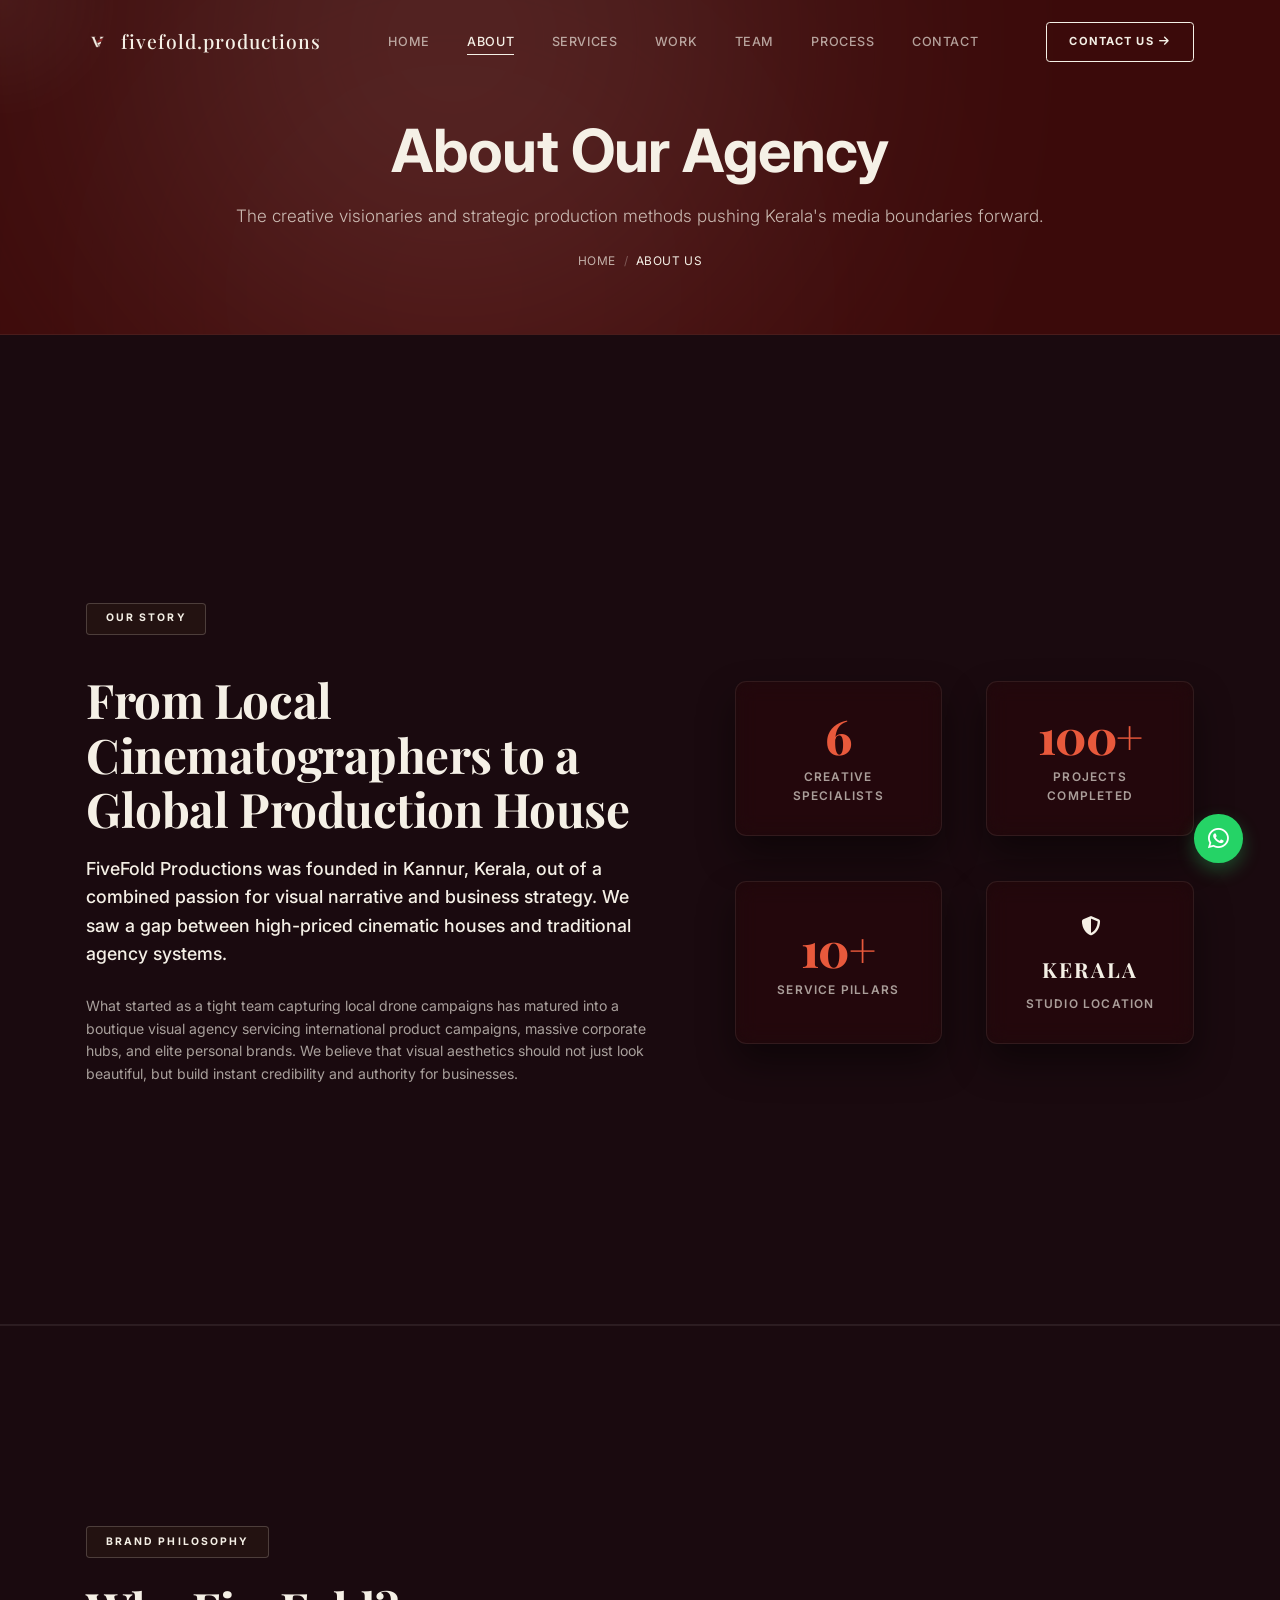
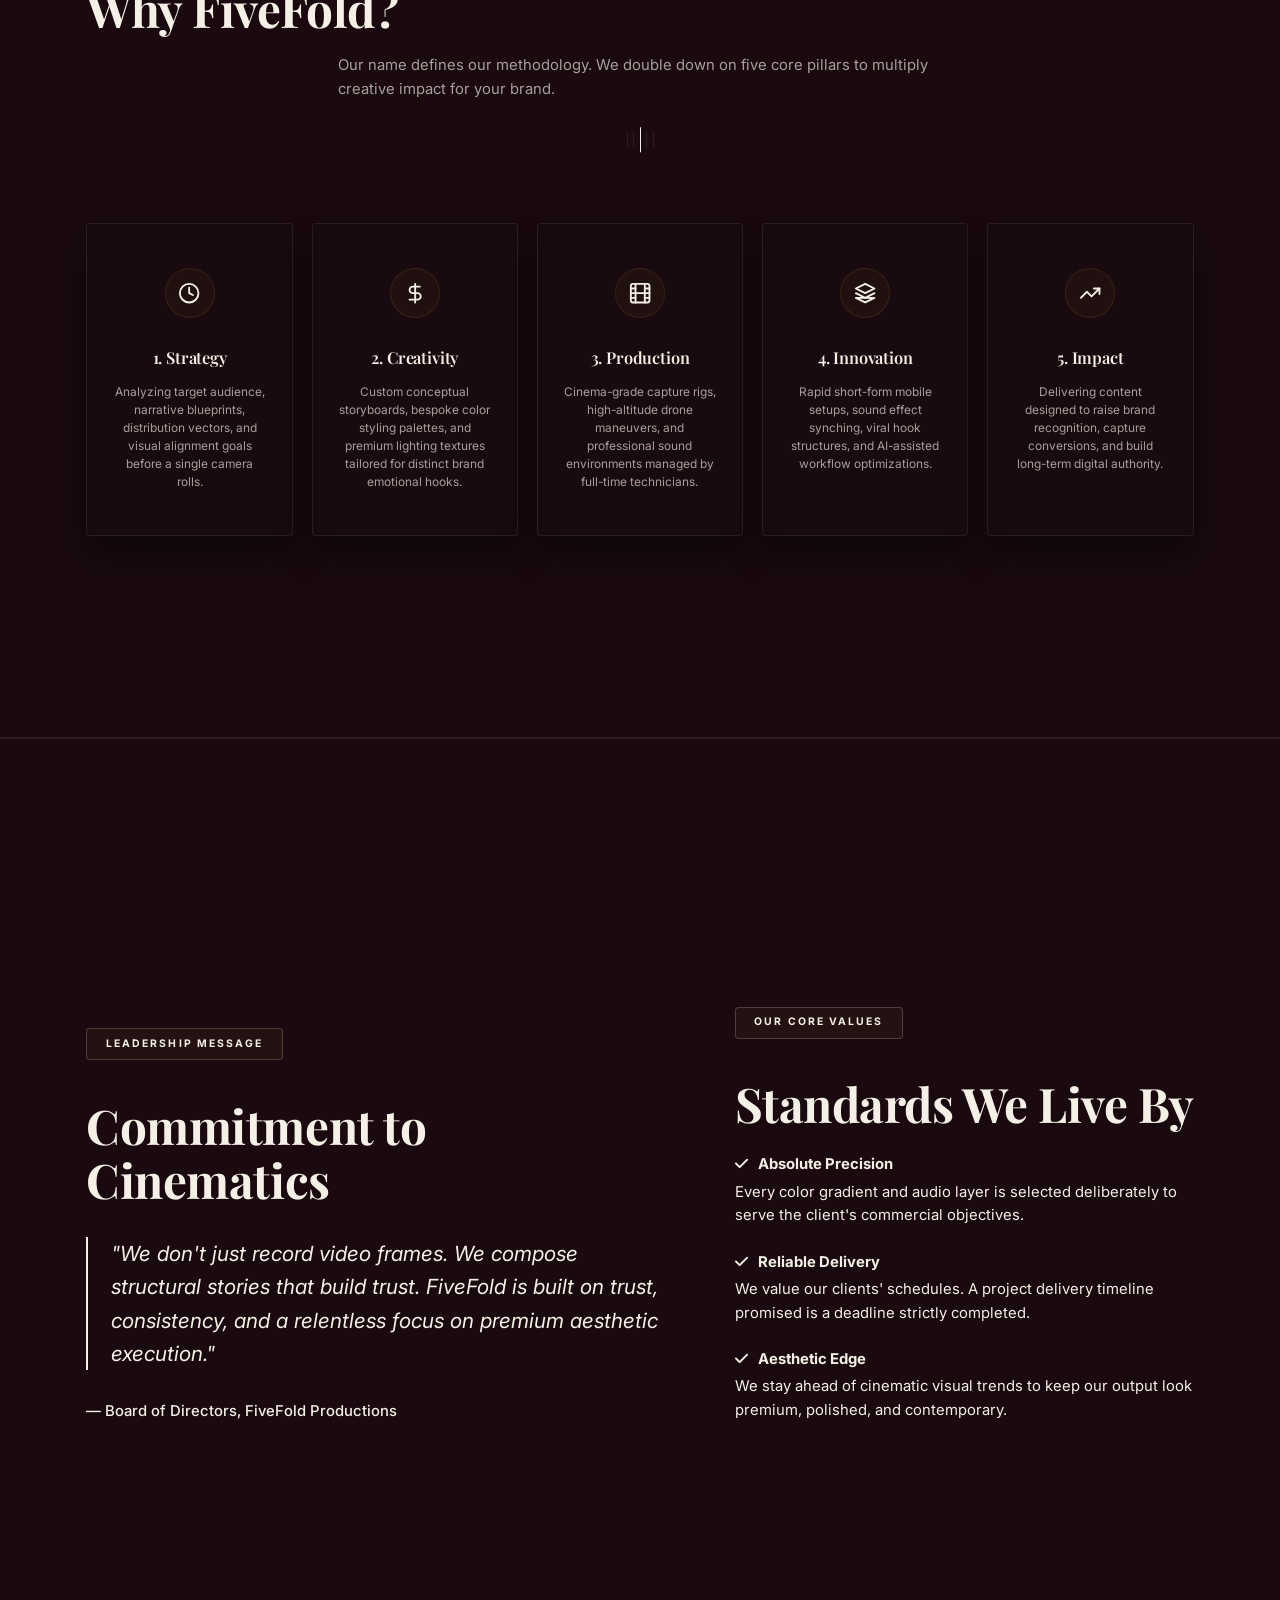
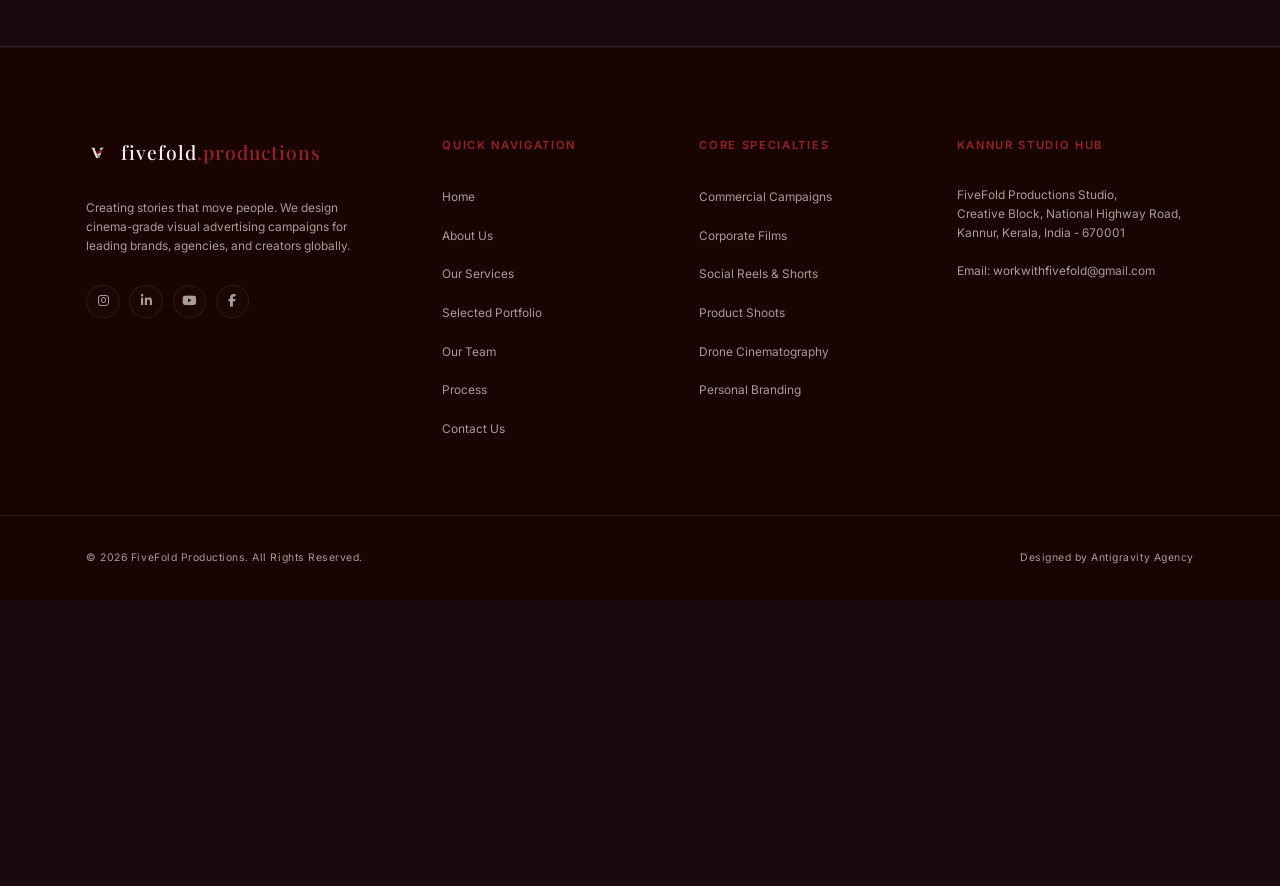
==== commit 09866c44: "fix: update Instagram URL on all HTML files to new query-based link" ====
--- a/about/index.html
+++ b/about/index.html
@@ -211,7 +211,7 @@
                 </a>
                 <p class="footer-tagline">Creating stories that move people. We design cinema-grade visual advertising campaigns for leading brands, agencies, and creators globally.</p>
                 <div class="footer-socials">
-                    <a href="https://instagram.com/fivefoldproductions" target="_blank" aria-label="Instagram"><i class="fab fa-instagram"></i></a>
+                    <a href="https://www.instagram.com/fivefold.productions?igsh=cWE1bmh5YTdyMDZ0" target="_blank" aria-label="Instagram"><i class="fab fa-instagram"></i></a>
                     <a href="https://linkedin.com/company/fivefoldproductions" target="_blank" aria-label="LinkedIn"><i class="fab fa-linkedin-in"></i></a>
                     <a href="https://youtube.com/fivefoldproductions" target="_blank" aria-label="YouTube"><i class="fab fa-youtube"></i></a>
                     <a href="https://facebook.com/fivefoldproductions" target="_blank" aria-label="Facebook"><i class="fab fa-facebook-f"></i></a>
--- a/style.css
+++ b/style.css
@@ -2871,3 +2871,209 @@
 }
 
 
+/* ==========================================================================
+   VIDEO PORTFOLIO SHOWCASE STYLE
+   ========================================================================== */
+.video-grid {
+    display: grid;
+    grid-template-columns: repeat(3, 1fr);
+    gap: 2rem;
+    width: 100%;
+}
+
+.video-card {
+    background: var(--bg-card);
+    border: 1px solid var(--border-color);
+    border-radius: 16px;
+    overflow: hidden;
+    display: flex;
+    flex-direction: column;
+    height: 100%;
+    transition: var(--transition-smooth);
+    position: relative;
+    box-shadow: var(--shadow-soft);
+}
+
+.video-card:hover {
+    transform: translateY(-8px);
+    border-color: var(--border-hover);
+    box-shadow: var(--shadow-hover);
+}
+
+.video-thumbnail-container {
+    position: relative;
+    width: 100%;
+    aspect-ratio: 16 / 9;
+    overflow: hidden;
+    cursor: pointer;
+    background: #000;
+}
+
+.video-thumbnail {
+    width: 100%;
+    height: 100%;
+    object-fit: cover;
+    transition: var(--transition-smooth);
+}
+
+.video-card:hover .video-thumbnail {
+    transform: scale(1.05);
+}
+
+.play-btn-overlay {
+    position: absolute;
+    top: 0;
+    left: 0;
+    width: 100%;
+    height: 100%;
+    background: rgba(0, 0, 0, 0.25);
+    display: flex;
+    align-items: center;
+    justify-content: center;
+    transition: var(--transition-fast);
+    z-index: 2;
+}
+
+.video-card:hover .play-btn-overlay {
+    background: rgba(0, 0, 0, 0.45);
+}
+
+.play-btn-circle {
+    width: 70px;
+    height: 70px;
+    background: rgba(26, 10, 15, 0.8);
+    backdrop-filter: blur(10px);
+    -webkit-backdrop-filter: blur(10px);
+    border: 1px solid rgba(255, 255, 255, 0.2);
+    border-radius: 50%;
+    display: flex;
+    align-items: center;
+    justify-content: center;
+    color: var(--text-white);
+    font-size: 1.5rem;
+    transition: var(--transition-smooth);
+    box-shadow: 0 10px 30px rgba(0, 0, 0, 0.6);
+    cursor: pointer;
+}
+
+.play-btn-circle i {
+    transform: translateX(3px); /* Center play icon properly */
+    transition: var(--transition-fast);
+}
+
+.video-card:hover .play-btn-circle {
+    background: var(--accent);
+    border-color: var(--accent);
+    transform: scale(1.15);
+    box-shadow: 0 15px 35px var(--accent-glow);
+}
+
+.video-card:hover .play-btn-circle i {
+    color: #fff;
+    transform: translateX(3px) scale(1.1);
+}
+
+.video-duration {
+    position: absolute;
+    bottom: 12px;
+    right: 12px;
+    background: rgba(0, 0, 0, 0.8);
+    backdrop-filter: blur(5px);
+    -webkit-backdrop-filter: blur(5px);
+    color: var(--text-white);
+    padding: 4px 10px;
+    border-radius: 4px;
+    font-size: 0.7rem;
+    font-weight: 600;
+    font-family: var(--font-accent);
+    letter-spacing: 0.05em;
+    z-index: 3;
+    pointer-events: none;
+    border: 1px solid rgba(255, 255, 255, 0.08);
+}
+
+.video-card-info {
+    padding: 1.75rem;
+    display: flex;
+    flex-direction: column;
+    flex-grow: 1;
+}
+
+.video-card-meta {
+    display: flex;
+    justify-content: space-between;
+    align-items: center;
+    margin-bottom: 0.75rem;
+}
+
+.video-category {
+    font-family: var(--font-accent);
+    font-size: 0.68rem;
+    font-weight: 700;
+    text-transform: uppercase;
+    letter-spacing: 0.12em;
+    color: var(--accent);
+}
+
+.video-prod-type {
+    font-family: var(--font-accent);
+    font-size: 0.68rem;
+    font-weight: 500;
+    text-transform: uppercase;
+    letter-spacing: 0.08em;
+    color: var(--text-muted);
+    background: rgba(255, 255, 255, 0.04);
+    padding: 3px 8px;
+    border-radius: 4px;
+    border: 1px solid rgba(255, 255, 255, 0.05);
+}
+
+.video-title {
+    font-family: var(--font-headings);
+    font-size: 1.35rem;
+    font-weight: 600;
+    color: var(--text-white);
+    margin-bottom: 0.5rem;
+    line-height: 1.4;
+}
+
+.video-desc {
+    font-size: 0.85rem;
+    color: var(--text-muted);
+    line-height: 1.6;
+    margin-bottom: 0;
+    display: -webkit-box;
+    -webkit-line-clamp: 3;
+    -webkit-box-orient: vertical;
+    overflow: hidden;
+}
+
+/* Active playing video container */
+.video-player-active {
+    width: 100%;
+    height: 100%;
+    object-fit: cover;
+    z-index: 10;
+    border: none;
+}
+
+/* Responsive video showcase grid query adjustments */
+@media (max-width: 1024px) {
+    .video-grid {
+        grid-template-columns: repeat(2, 1fr);
+        gap: 1.5rem;
+    }
+}
+
+@media (max-width: 768px) {
+    .video-grid {
+        grid-template-columns: 1fr;
+        gap: 1.5rem;
+    }
+    
+    .play-btn-circle {
+        width: 65px;
+        height: 65px;
+        font-size: 1.35rem;
+    }
+}
